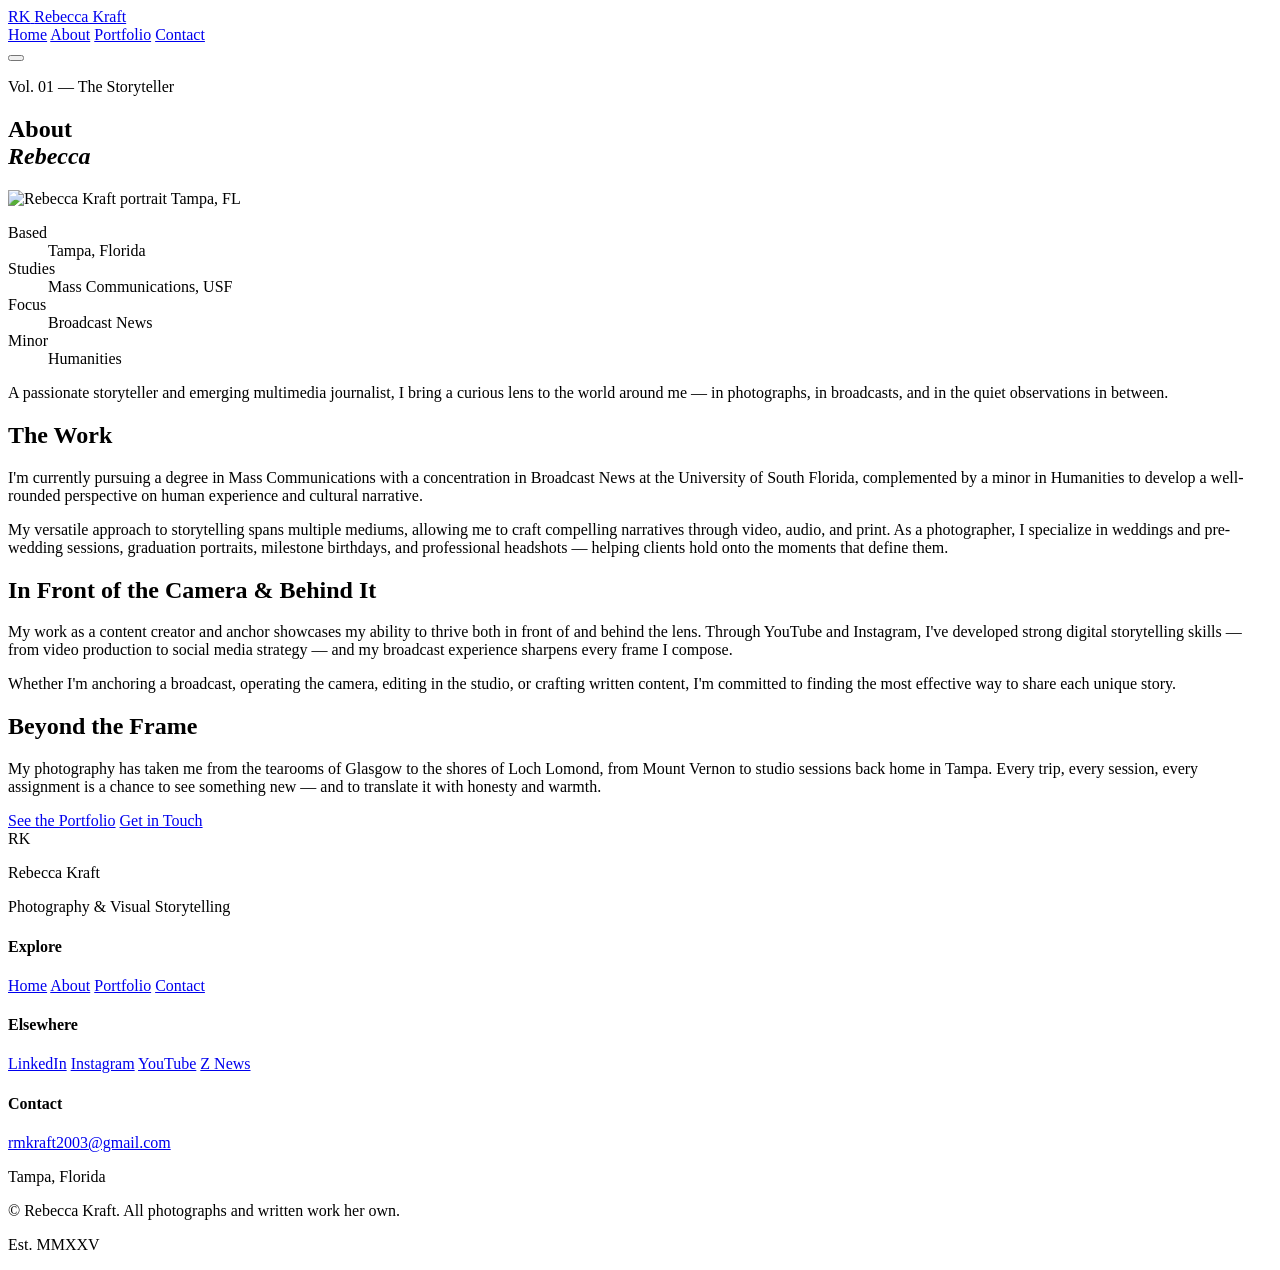
==== about.html @ 2ef0410b "Add files via upload" ====
<!DOCTYPE html>
<html lang="en">
<head>
<meta charset="UTF-8" />
<meta name="viewport" content="width=device-width, initial-scale=1.0" />
<title>About — Rebecca Kraft</title>
<meta name="description" content="About Rebecca Kraft: photographer, multimedia journalist, and storyteller based in Tampa, Florida." />
<link rel="preconnect" href="https://fonts.googleapis.com">
<link rel="preconnect" href="https://fonts.gstatic.com" crossorigin>
<link href="https://fonts.googleapis.com/css2?family=Cormorant+Garamond:ital,wght@0,300;0,400;0,500;0,600;1,300;1,400&family=Inter:wght@300;400;500&display=swap" rel="stylesheet">
<link rel="stylesheet" href="styles.css">
</head>
<body>

<header class="nav">
  <div class="nav-inner">
    <a href="index.html" class="nav-logo">
      <span class="logo-mark">RK</span>
      <span class="logo-divider"></span>
      <span class="logo-name">Rebecca Kraft</span>
    </a>
    <nav class="nav-links" aria-label="Primary">
      <a href="index.html">Home</a>
      <a href="about.html" class="active">About</a>
      <a href="portfolio.html">Portfolio</a>
      <a href="contact.html">Contact</a>
    </nav>
    <button class="nav-toggle" aria-label="Menu" aria-expanded="false">
      <span></span><span></span><span></span>
    </button>
  </div>
</header>

<!-- ABOUT HERO -->
<section class="page-hero">
  <div class="container">
    <p class="eyebrow">Vol. 01 — The Storyteller</p>
    <h1 class="page-title">About<br><em>Rebecca</em></h1>
  </div>
</section>

<!-- ABOUT BODY -->
<section class="about">
  <div class="container">
    <div class="about-grid">
      <aside class="about-portrait">
        <div class="image-frame">
          <img src="https://static.wixstatic.com/media/527164_4708e468e7a246429846ae0cd0c75c08~mv2.png/v1/fill/w_600,h_800,al_c,q_90/portrait.png"
               alt="Rebecca Kraft portrait" />
          <span class="image-caption">Tampa, FL</span>
        </div>
        <dl class="about-facts">
          <div><dt>Based</dt><dd>Tampa, Florida</dd></div>
          <div><dt>Studies</dt><dd>Mass Communications, USF</dd></div>
          <div><dt>Focus</dt><dd>Broadcast News</dd></div>
          <div><dt>Minor</dt><dd>Humanities</dd></div>
        </dl>
      </aside>

      <div class="about-body">
        <p class="lede dropcap">
          <span class="drop">A</span> passionate storyteller and emerging multimedia journalist,
          I bring a curious lens to the world around me — in photographs, in
          broadcasts, and in the quiet observations in between.
        </p>

        <div class="about-section">
          <h2>The Work</h2>
          <p>
            I'm currently pursuing a degree in Mass Communications with a
            concentration in Broadcast News at the University of South Florida,
            complemented by a minor in Humanities to develop a well-rounded
            perspective on human experience and cultural narrative.
          </p>
          <p>
            My versatile approach to storytelling spans multiple mediums,
            allowing me to craft compelling narratives through video, audio,
            and print. As a photographer, I specialize in weddings and
            pre-wedding sessions, graduation portraits, milestone birthdays,
            and professional headshots — helping clients hold onto the moments
            that define them.
          </p>
        </div>

        <div class="about-section">
          <h2>In Front of the Camera &amp; Behind It</h2>
          <p>
            My work as a content creator and anchor showcases my ability to
            thrive both in front of and behind the lens. Through YouTube and
            Instagram, I've developed strong digital storytelling skills —
            from video production to social media strategy — and my
            broadcast experience sharpens every frame I compose.
          </p>
          <p>
            Whether I'm anchoring a broadcast, operating the camera, editing
            in the studio, or crafting written content, I'm committed to
            finding the most effective way to share each unique story.
          </p>
        </div>

        <div class="about-section">
          <h2>Beyond the Frame</h2>
          <p>
            My photography has taken me from the tearooms of Glasgow to the
            shores of Loch Lomond, from Mount Vernon to studio sessions back
            home in Tampa. Every trip, every session, every assignment is a
            chance to see something new — and to translate it with honesty
            and warmth.
          </p>
        </div>

        <div class="about-cta">
          <a href="portfolio.html" class="btn btn-ghost">See the Portfolio</a>
          <a href="contact.html" class="btn btn-primary">Get in Touch</a>
        </div>
      </div>
    </div>
  </div>
</section>

<!-- FOOTER -->
<footer class="footer">
  <div class="container">
    <div class="footer-grid">
      <div class="footer-brand">
        <span class="logo-mark">RK</span>
        <p class="footer-name">Rebecca Kraft</p>
        <p class="footer-tag">Photography & Visual Storytelling</p>
      </div>
      <div class="footer-col">
        <h4>Explore</h4>
        <a href="index.html">Home</a>
        <a href="about.html">About</a>
        <a href="portfolio.html">Portfolio</a>
        <a href="contact.html">Contact</a>
      </div>
      <div class="footer-col">
        <h4>Elsewhere</h4>
        <a href="http://www.linkedin.com/in/rebecca-kraft-552629254" target="_blank" rel="noopener">LinkedIn</a>
        <a href="https://www.instagram.com/rkraft_productions" target="_blank" rel="noopener">Instagram</a>
        <a href="https://youtube.com/@rebeccakraft1022" target="_blank" rel="noopener">YouTube</a>
        <a href="https://usfznews.com/author/kraft24usf-edu/" target="_blank" rel="noopener">Z News</a>
      </div>
      <div class="footer-col">
        <h4>Contact</h4>
        <a href="mailto:rmkraft2003@gmail.com">rmkraft2003@gmail.com</a>
        <p class="footer-location">Tampa, Florida</p>
      </div>
    </div>
    <div class="footer-bar">
      <p>© <span id="year"></span> Rebecca Kraft. All photographs and written work her own.</p>
      <p class="footer-credit">Est. MMXXV</p>
    </div>
  </div>
</footer>

<script src="script.js"></script>
</body>
</html>
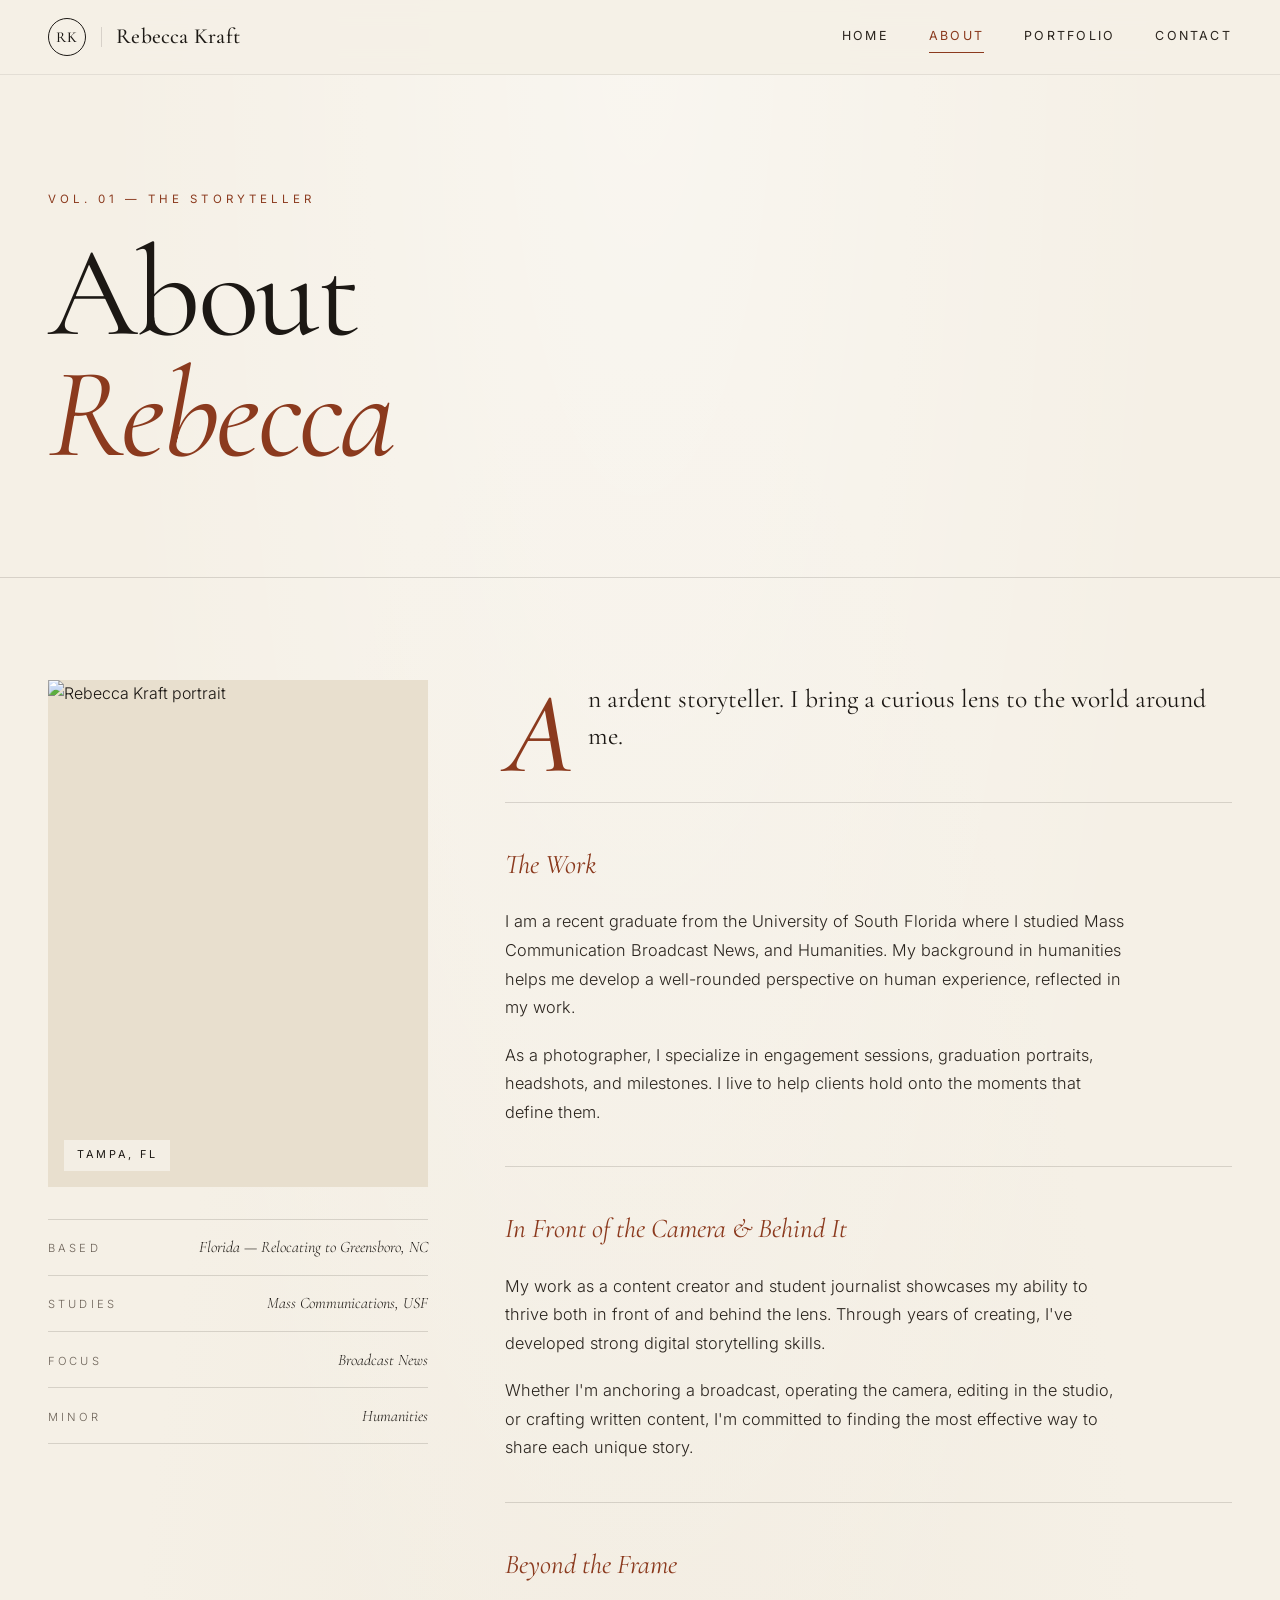
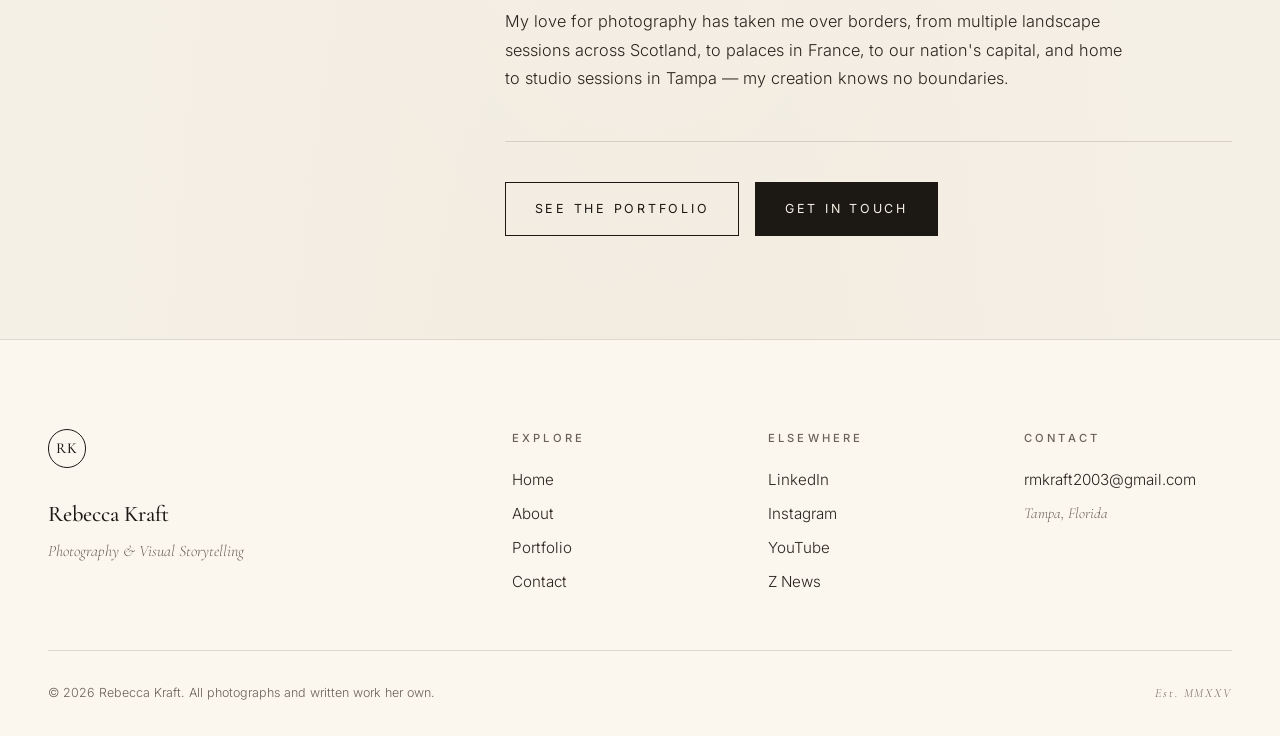
==== commit fee392c6: "Add files via upload" ====
--- a/about.html
+++ b/about.html
@@ -50,7 +50,7 @@
           <span class="image-caption">Tampa, FL</span>
         </div>
         <dl class="about-facts">
-          <div><dt>Based</dt><dd>Tampa, Florida</dd></div>
+          <div><dt>Based</dt><dd>Florida — Relocating to Greensboro, NC</dd></div>
           <div><dt>Studies</dt><dd>Mass Communications, USF</dd></div>
           <div><dt>Focus</dt><dd>Broadcast News</dd></div>
           <div><dt>Minor</dt><dd>Humanities</dd></div>
@@ -59,37 +59,32 @@
 
       <div class="about-body">
         <p class="lede dropcap">
-          <span class="drop">A</span> passionate storyteller and emerging multimedia journalist,
-          I bring a curious lens to the world around me — in photographs, in
-          broadcasts, and in the quiet observations in between.
+          <span class="drop">A</span>n ardent storyteller. I bring a curious
+          lens to the world around me.
         </p>
 
         <div class="about-section">
           <h2>The Work</h2>
           <p>
-            I'm currently pursuing a degree in Mass Communications with a
-            concentration in Broadcast News at the University of South Florida,
-            complemented by a minor in Humanities to develop a well-rounded
-            perspective on human experience and cultural narrative.
+            I am a recent graduate from the University of South Florida where
+            I studied Mass Communication Broadcast News, and Humanities. My
+            background in humanities helps me develop a well-rounded
+            perspective on human experience, reflected in my work.
           </p>
           <p>
-            My versatile approach to storytelling spans multiple mediums,
-            allowing me to craft compelling narratives through video, audio,
-            and print. As a photographer, I specialize in weddings and
-            pre-wedding sessions, graduation portraits, milestone birthdays,
-            and professional headshots — helping clients hold onto the moments
-            that define them.
+            As a photographer, I specialize in engagement sessions,
+            graduation portraits, headshots, and milestones. I live to help
+            clients hold onto the moments that define them.
           </p>
         </div>
 
         <div class="about-section">
           <h2>In Front of the Camera &amp; Behind It</h2>
           <p>
-            My work as a content creator and anchor showcases my ability to
-            thrive both in front of and behind the lens. Through YouTube and
-            Instagram, I've developed strong digital storytelling skills —
-            from video production to social media strategy — and my
-            broadcast experience sharpens every frame I compose.
+            My work as a content creator and student journalist showcases my
+            ability to thrive both in front of and behind the lens. Through
+            years of creating, I've developed strong digital storytelling
+            skills.
           </p>
           <p>
             Whether I'm anchoring a broadcast, operating the camera, editing
@@ -101,11 +96,10 @@
         <div class="about-section">
           <h2>Beyond the Frame</h2>
           <p>
-            My photography has taken me from the tearooms of Glasgow to the
-            shores of Loch Lomond, from Mount Vernon to studio sessions back
-            home in Tampa. Every trip, every session, every assignment is a
-            chance to see something new — and to translate it with honesty
-            and warmth.
+            My love for photography has taken me over borders, from multiple
+            landscape sessions across Scotland, to palaces in France, to our
+            nation's capital, and home to studio sessions in Tampa — my
+            creation knows no boundaries.
           </p>
         </div>
 
--- a/styles.css
+++ b/styles.css
@@ -0,0 +1,1274 @@
+/* =========================================================
+   REBECCA KRAFT — EDITORIAL PHOTOGRAPHY
+   Design system: warm cream, deep ink, aged brass accent
+   Type pairing: Cormorant Garamond (display) + Inter (ui)
+   ========================================================= */
+
+:root {
+  /* Palette — warm, editorial, magazine */
+  --cream:        #F5F0E6;
+  --cream-soft:   #FBF7EF;
+  --cream-deep:   #E8DFCE;
+  --ink:          #1C1814;
+  --ink-soft:     #2A241E;
+  --rust:         #8B3A1E;    /* accent — aged terracotta / book cloth */
+  --brass:        #A67C3E;    /* secondary accent */
+  --stone:        #6B6157;
+  --stone-light:  #958A7D;
+  --hairline:     rgba(28, 24, 20, 0.14);
+  --hairline-soft:rgba(28, 24, 20, 0.08);
+
+  /* Type */
+  --serif:  "Cormorant Garamond", "EB Garamond", Georgia, serif;
+  --sans:   "Inter", -apple-system, BlinkMacSystemFont, sans-serif;
+
+  /* Rhythm */
+  --max:    1360px;
+  --pad:    clamp(1.5rem, 4vw, 3rem);
+}
+
+* { box-sizing: border-box; margin: 0; padding: 0; }
+
+html { scroll-behavior: smooth; -webkit-text-size-adjust: 100%; }
+
+body {
+  font-family: var(--sans);
+  background: var(--cream);
+  color: var(--ink);
+  font-size: 16px;
+  line-height: 1.65;
+  font-weight: 300;
+  overflow-x: hidden;
+  /* Subtle paper texture */
+  background-image:
+    radial-gradient(ellipse at top, rgba(255,255,255,0.4) 0%, transparent 60%),
+    radial-gradient(ellipse at bottom, rgba(232, 223, 206, 0.3) 0%, transparent 60%);
+}
+
+img { max-width: 100%; display: block; }
+a { color: inherit; text-decoration: none; }
+
+::selection { background: var(--rust); color: var(--cream); }
+
+.container {
+  max-width: var(--max);
+  margin: 0 auto;
+  padding: 0 var(--pad);
+}
+
+/* =========================================================
+   NAVIGATION
+   ========================================================= */
+.nav {
+  position: sticky;
+  top: 0;
+  z-index: 100;
+  background: rgba(245, 240, 230, 0.92);
+  backdrop-filter: blur(12px);
+  -webkit-backdrop-filter: blur(12px);
+  border-bottom: 1px solid var(--hairline-soft);
+}
+
+.nav-inner {
+  max-width: var(--max);
+  margin: 0 auto;
+  padding: 1.1rem var(--pad);
+  display: flex;
+  align-items: center;
+  justify-content: space-between;
+  gap: 2rem;
+}
+
+.nav-logo {
+  display: flex;
+  align-items: center;
+  gap: 0.9rem;
+}
+
+.logo-mark {
+  font-family: var(--serif);
+  font-size: 1.6rem;
+  font-weight: 500;
+  letter-spacing: 0.02em;
+  color: var(--ink);
+  font-style: italic;
+  display: inline-block;
+  border: 1.5px solid var(--ink);
+  width: 2.4rem;
+  height: 2.4rem;
+  line-height: 2.3rem;
+  text-align: center;
+  border-radius: 50%;
+  font-size: 0.95rem;
+  font-style: normal;
+  letter-spacing: 0.05em;
+}
+
+.logo-divider {
+  width: 1px;
+  height: 20px;
+  background: var(--hairline);
+}
+
+.logo-name {
+  font-family: var(--serif);
+  font-size: 1.35rem;
+  font-weight: 500;
+  letter-spacing: 0.01em;
+}
+
+.nav-links {
+  display: flex;
+  gap: 2.5rem;
+  align-items: center;
+}
+
+.nav-links a {
+  font-size: 0.78rem;
+  font-weight: 400;
+  text-transform: uppercase;
+  letter-spacing: 0.18em;
+  color: var(--ink-soft);
+  position: relative;
+  padding: 0.4rem 0;
+  transition: color 0.3s;
+}
+
+.nav-links a::after {
+  content: '';
+  position: absolute;
+  left: 0; right: 0; bottom: 0;
+  height: 1px;
+  background: var(--rust);
+  transform: scaleX(0);
+  transform-origin: left;
+  transition: transform 0.4s cubic-bezier(.2,.8,.2,1);
+}
+
+.nav-links a:hover::after,
+.nav-links a.active::after { transform: scaleX(1); }
+.nav-links a.active { color: var(--rust); }
+
+.nav-toggle {
+  display: none;
+  background: none;
+  border: none;
+  cursor: pointer;
+  width: 32px;
+  height: 24px;
+  flex-direction: column;
+  justify-content: space-between;
+  padding: 0;
+}
+.nav-toggle span {
+  display: block;
+  height: 1.5px;
+  background: var(--ink);
+  transition: transform 0.3s, opacity 0.3s;
+}
+
+/* =========================================================
+   HERO — the statement
+   ========================================================= */
+.hero {
+  position: relative;
+  padding: clamp(3rem, 6vw, 5rem) 0 0;
+  overflow: hidden;
+}
+
+.hero-grid {
+  max-width: var(--max);
+  margin: 0 auto;
+  padding: 0 var(--pad);
+  display: grid;
+  grid-template-columns: 80px 1fr 380px;
+  gap: clamp(2rem, 4vw, 4rem);
+  align-items: center;
+  min-height: 75vh;
+}
+
+.hero-meta {
+  display: flex;
+  flex-direction: column;
+  gap: 1rem;
+  writing-mode: vertical-rl;
+  transform: rotate(180deg);
+  font-family: var(--sans);
+  font-size: 0.7rem;
+  letter-spacing: 0.3em;
+  text-transform: uppercase;
+  color: var(--stone);
+  padding: 2rem 0;
+  border-right: 1px solid var(--hairline);
+  height: fit-content;
+}
+
+.eyebrow {
+  font-family: var(--sans);
+  font-size: 0.72rem;
+  text-transform: uppercase;
+  letter-spacing: 0.35em;
+  color: var(--rust);
+  margin-bottom: 1.5rem;
+  font-weight: 400;
+}
+
+.hero-title {
+  font-family: var(--serif);
+  font-weight: 400;
+  font-size: clamp(3.5rem, 9vw, 8rem);
+  line-height: 0.95;
+  letter-spacing: -0.02em;
+  color: var(--ink);
+  margin-bottom: 2rem;
+}
+
+.title-line {
+  display: block;
+  animation: reveal 1s cubic-bezier(.2,.8,.2,1) both;
+}
+.title-line:nth-child(2) { animation-delay: 0.15s; }
+.title-line:nth-child(3) { animation-delay: 0.3s; padding-left: 1.8em; }
+.title-line.italic {
+  font-style: italic;
+  color: var(--rust);
+  padding-left: 0.8em;
+}
+
+@keyframes reveal {
+  from { opacity: 0; transform: translateY(30px); }
+  to   { opacity: 1; transform: translateY(0); }
+}
+
+.hero-lede {
+  font-family: var(--serif);
+  font-size: clamp(1.1rem, 1.4vw, 1.3rem);
+  line-height: 1.55;
+  color: var(--ink-soft);
+  max-width: 32em;
+  margin-bottom: 2.5rem;
+  font-weight: 400;
+  animation: reveal 1s 0.45s cubic-bezier(.2,.8,.2,1) both;
+}
+
+.hero-cta {
+  display: flex;
+  gap: 1rem;
+  flex-wrap: wrap;
+  animation: reveal 1s 0.6s cubic-bezier(.2,.8,.2,1) both;
+}
+
+.hero-image {
+  animation: reveal 1.2s 0.3s cubic-bezier(.2,.8,.2,1) both;
+}
+
+.image-frame {
+  position: relative;
+  overflow: hidden;
+  background: var(--cream-deep);
+}
+
+.image-frame img {
+  width: 100%;
+  height: auto;
+  aspect-ratio: 3/4;
+  object-fit: cover;
+  filter: saturate(0.92) contrast(1.02);
+  transition: transform 1.2s cubic-bezier(.2,.8,.2,1);
+}
+
+.image-frame:hover img { transform: scale(1.03); }
+
+.image-caption {
+  position: absolute;
+  bottom: 1rem;
+  left: 1rem;
+  background: rgba(245, 240, 230, 0.92);
+  padding: 0.4rem 0.8rem;
+  font-size: 0.68rem;
+  text-transform: uppercase;
+  letter-spacing: 0.25em;
+  color: var(--ink);
+  font-weight: 400;
+}
+
+/* Marquee ticker */
+.hero-ticker {
+  margin-top: 4rem;
+  border-top: 1px solid var(--hairline);
+  border-bottom: 1px solid var(--hairline);
+  overflow: hidden;
+  padding: 1.2rem 0;
+}
+
+.ticker-track {
+  display: flex;
+  gap: 2.5rem;
+  animation: marquee 40s linear infinite;
+  white-space: nowrap;
+  font-family: var(--serif);
+  font-style: italic;
+  font-size: 1.4rem;
+  color: var(--ink-soft);
+}
+
+.ticker-track span { flex-shrink: 0; }
+
+@keyframes marquee {
+  from { transform: translateX(0); }
+  to   { transform: translateX(-50%); }
+}
+
+/* =========================================================
+   BUTTONS
+   ========================================================= */
+.btn {
+  display: inline-block;
+  font-family: var(--sans);
+  font-size: 0.78rem;
+  text-transform: uppercase;
+  letter-spacing: 0.22em;
+  padding: 1rem 1.8rem;
+  cursor: pointer;
+  border: 1px solid transparent;
+  transition: all 0.3s cubic-bezier(.2,.8,.2,1);
+  font-weight: 400;
+}
+
+.btn-primary {
+  background: var(--ink);
+  color: var(--cream);
+  border-color: var(--ink);
+}
+.btn-primary:hover {
+  background: var(--rust);
+  border-color: var(--rust);
+  transform: translateY(-2px);
+}
+
+.btn-ghost {
+  background: transparent;
+  color: var(--ink);
+  border-color: var(--ink);
+}
+.btn-ghost:hover {
+  background: var(--ink);
+  color: var(--cream);
+}
+
+.btn-lg { padding: 1.2rem 2.2rem; font-size: 0.82rem; }
+
+/* =========================================================
+   PHILOSOPHY
+   ========================================================= */
+.philosophy {
+  padding: clamp(5rem, 10vw, 9rem) 0;
+  border-top: 1px solid var(--hairline);
+  border-bottom: 1px solid var(--hairline);
+  margin-top: 5rem;
+  background: var(--cream-soft);
+}
+
+.philo-grid {
+  display: grid;
+  grid-template-columns: 220px 1fr;
+  gap: clamp(2rem, 5vw, 6rem);
+  align-items: start;
+}
+
+.philo-label {
+  display: flex;
+  flex-direction: column;
+  gap: 0.5rem;
+  position: sticky;
+  top: 100px;
+}
+
+.section-number {
+  font-family: var(--serif);
+  font-size: 3rem;
+  font-style: italic;
+  color: var(--rust);
+  font-weight: 400;
+  line-height: 1;
+}
+
+.section-label {
+  font-family: var(--sans);
+  font-size: 0.72rem;
+  text-transform: uppercase;
+  letter-spacing: 0.3em;
+  color: var(--stone);
+}
+
+.philo-body p {
+  font-family: var(--serif);
+  font-size: clamp(1.4rem, 2.2vw, 2rem);
+  line-height: 1.45;
+  color: var(--ink);
+  font-weight: 400;
+  max-width: 22em;
+}
+
+.dropcap .drop {
+  font-family: var(--serif);
+  font-size: 4.5em;
+  float: left;
+  line-height: 0.85;
+  padding: 0.05em 0.12em 0 0;
+  color: var(--rust);
+  font-weight: 500;
+  font-style: italic;
+}
+
+.sig {
+  margin-top: 2rem !important;
+  font-size: 1rem !important;
+  color: var(--stone) !important;
+  font-style: italic;
+}
+
+/* =========================================================
+   SECTION HEADS
+   ========================================================= */
+.section-head {
+  display: flex;
+  align-items: baseline;
+  gap: 2rem;
+  margin-bottom: clamp(2.5rem, 5vw, 4rem);
+  flex-wrap: wrap;
+  border-bottom: 1px solid var(--hairline);
+  padding-bottom: 1.5rem;
+}
+
+.section-head .section-number {
+  font-size: 1.2rem;
+  font-style: italic;
+  color: var(--rust);
+}
+
+.section-title {
+  font-family: var(--serif);
+  font-weight: 400;
+  font-size: clamp(2.2rem, 4.5vw, 3.6rem);
+  line-height: 1;
+  letter-spacing: -0.01em;
+  flex: 1;
+}
+
+.section-link {
+  font-size: 0.78rem;
+  text-transform: uppercase;
+  letter-spacing: 0.22em;
+  color: var(--ink-soft);
+  border-bottom: 1px solid var(--hairline);
+  padding-bottom: 2px;
+  transition: color 0.3s, border-color 0.3s;
+}
+.section-link:hover { color: var(--rust); border-color: var(--rust); }
+
+.section-sub {
+  font-family: var(--serif);
+  font-style: italic;
+  font-size: 1.2rem;
+  color: var(--stone);
+  width: 100%;
+  margin-top: 0.5rem;
+}
+
+/* =========================================================
+   SERVICES
+   ========================================================= */
+.services {
+  padding: clamp(5rem, 10vw, 9rem) 0;
+}
+
+.services-grid {
+  display: grid;
+  grid-template-columns: repeat(auto-fit, minmax(240px, 1fr));
+  gap: 0;
+  border-top: 1px solid var(--hairline);
+  border-left: 1px solid var(--hairline);
+}
+
+.service {
+  padding: 2.5rem 2rem;
+  border-right: 1px solid var(--hairline);
+  border-bottom: 1px solid var(--hairline);
+  background: var(--cream);
+  transition: background 0.4s;
+  position: relative;
+  min-height: 280px;
+  display: flex;
+  flex-direction: column;
+}
+
+.service:hover {
+  background: var(--cream-soft);
+}
+
+.service-num {
+  font-family: var(--serif);
+  font-style: italic;
+  color: var(--rust);
+  font-size: 1.4rem;
+  margin-bottom: 2rem;
+  font-weight: 500;
+}
+
+.service h3 {
+  font-family: var(--serif);
+  font-weight: 400;
+  font-size: 1.8rem;
+  line-height: 1.1;
+  margin-bottom: 1rem;
+  color: var(--ink);
+}
+
+.service h3 em {
+  color: var(--stone);
+  font-style: italic;
+  font-size: 0.85em;
+  font-weight: 300;
+}
+
+.service p {
+  color: var(--ink-soft);
+  font-size: 0.95rem;
+  line-height: 1.65;
+  margin-top: auto;
+}
+
+/* =========================================================
+   FEATURED / EDITORIAL GALLERY
+   ========================================================= */
+.featured {
+  padding: clamp(4rem, 8vw, 7rem) 0;
+  background: var(--cream-soft);
+  border-top: 1px solid var(--hairline);
+  border-bottom: 1px solid var(--hairline);
+}
+
+.gallery-editorial {
+  display: grid;
+  grid-template-columns: repeat(12, 1fr);
+  grid-auto-rows: 140px;
+  gap: 1.2rem;
+}
+
+.g-item {
+  overflow: hidden;
+  position: relative;
+  background: var(--cream-deep);
+}
+
+.g-item img {
+  width: 100%;
+  height: 100%;
+  object-fit: cover;
+  filter: saturate(0.9) contrast(1.02);
+  transition: transform 1s cubic-bezier(.2,.8,.2,1), filter 0.5s;
+}
+
+.g-item:hover img {
+  transform: scale(1.05);
+  filter: saturate(1) contrast(1.05);
+}
+
+.g-item figcaption {
+  position: absolute;
+  bottom: 0;
+  left: 0;
+  right: 0;
+  padding: 1.2rem;
+  background: linear-gradient(to top, rgba(28,24,20,0.85) 0%, transparent 100%);
+  color: var(--cream);
+  font-family: var(--serif);
+  font-style: italic;
+  font-size: 1.05rem;
+  opacity: 0;
+  transform: translateY(10px);
+  transition: opacity 0.4s, transform 0.4s;
+}
+
+.g-item figcaption span {
+  display: block;
+  font-size: 0.7rem;
+  font-family: var(--sans);
+  font-style: normal;
+  letter-spacing: 0.2em;
+  text-transform: uppercase;
+  margin-top: 0.3rem;
+  opacity: 0.8;
+}
+
+.g-item:hover figcaption {
+  opacity: 1;
+  transform: translateY(0);
+}
+
+/* Editorial grid placements — creates magazine rhythm */
+.g-1 { grid-column: span 5; grid-row: span 3; }
+.g-2 { grid-column: span 4; grid-row: span 4; }
+.g-3 { grid-column: span 3; grid-row: span 3; }
+.g-4 { grid-column: span 3; grid-row: span 3; }
+.g-5 { grid-column: span 5; grid-row: span 3; }
+.g-6 { grid-column: span 4; grid-row: span 3; }
+
+/* =========================================================
+   PULL QUOTE
+   ========================================================= */
+.pullquote {
+  padding: clamp(5rem, 10vw, 9rem) 0;
+  text-align: center;
+}
+
+.pullquote blockquote {
+  max-width: 900px;
+  margin: 0 auto;
+}
+
+.pullquote p {
+  font-family: var(--serif);
+  font-style: italic;
+  font-size: clamp(1.8rem, 4vw, 3.4rem);
+  line-height: 1.25;
+  color: var(--ink);
+  font-weight: 400;
+}
+
+.pullquote p em {
+  color: var(--rust);
+}
+
+.pullquote cite {
+  display: block;
+  margin-top: 2rem;
+  font-family: var(--sans);
+  font-style: normal;
+  font-size: 0.75rem;
+  text-transform: uppercase;
+  letter-spacing: 0.3em;
+  color: var(--stone);
+}
+
+/* =========================================================
+   CTA BAND
+   ========================================================= */
+.cta-band {
+  background: var(--ink);
+  color: var(--cream);
+  padding: clamp(4rem, 8vw, 7rem) 0;
+  position: relative;
+  overflow: hidden;
+}
+
+.cta-band::before {
+  content: '';
+  position: absolute;
+  inset: 0;
+  background:
+    radial-gradient(ellipse at top left, rgba(139, 58, 30, 0.2) 0%, transparent 50%),
+    radial-gradient(ellipse at bottom right, rgba(166, 124, 62, 0.15) 0%, transparent 50%);
+  pointer-events: none;
+}
+
+.cta-inner {
+  display: flex;
+  justify-content: space-between;
+  align-items: center;
+  gap: 3rem;
+  flex-wrap: wrap;
+  position: relative;
+}
+
+.cta-band .eyebrow { color: var(--brass); }
+
+.cta-band h2 {
+  font-family: var(--serif);
+  font-weight: 400;
+  font-size: clamp(2rem, 4vw, 3.2rem);
+  line-height: 1.15;
+  letter-spacing: -0.01em;
+}
+
+.cta-band .btn-primary {
+  background: var(--cream);
+  color: var(--ink);
+  border-color: var(--cream);
+}
+.cta-band .btn-primary:hover {
+  background: var(--rust);
+  color: var(--cream);
+  border-color: var(--rust);
+}
+
+/* =========================================================
+   FOOTER
+   ========================================================= */
+.footer {
+  background: var(--cream-soft);
+  padding: clamp(4rem, 7vw, 6rem) 0 2rem;
+  border-top: 1px solid var(--hairline);
+}
+
+.footer-grid {
+  display: grid;
+  grid-template-columns: 2fr 1fr 1fr 1fr;
+  gap: 3rem;
+  padding-bottom: 3rem;
+  border-bottom: 1px solid var(--hairline);
+}
+
+.footer-brand .logo-mark {
+  margin-bottom: 1rem;
+}
+
+.footer-name {
+  font-family: var(--serif);
+  font-size: 1.4rem;
+  font-weight: 500;
+  margin-top: 0.8rem;
+}
+
+.footer-tag {
+  font-family: var(--serif);
+  font-style: italic;
+  color: var(--stone);
+  font-size: 1rem;
+  margin-top: 0.3rem;
+}
+
+.footer-col h4 {
+  font-family: var(--sans);
+  font-size: 0.7rem;
+  text-transform: uppercase;
+  letter-spacing: 0.28em;
+  color: var(--stone);
+  margin-bottom: 1.2rem;
+  font-weight: 500;
+}
+
+.footer-col a, .footer-col p {
+  display: block;
+  color: var(--ink-soft);
+  font-size: 0.95rem;
+  margin-bottom: 0.55rem;
+  transition: color 0.3s;
+}
+
+.footer-col a:hover { color: var(--rust); }
+
+.footer-location {
+  color: var(--stone) !important;
+  font-style: italic;
+  font-family: var(--serif);
+}
+
+.footer-bar {
+  display: flex;
+  justify-content: space-between;
+  align-items: center;
+  padding-top: 2rem;
+  font-size: 0.78rem;
+  color: var(--stone);
+  flex-wrap: wrap;
+  gap: 1rem;
+}
+
+.footer-credit {
+  font-family: var(--serif);
+  font-style: italic;
+  letter-spacing: 0.15em;
+}
+
+/* =========================================================
+   PAGE HERO (About / Portfolio / Contact)
+   ========================================================= */
+.page-hero {
+  padding: clamp(4rem, 9vw, 8rem) 0 clamp(3rem, 6vw, 5rem);
+  border-bottom: 1px solid var(--hairline);
+}
+
+.page-title {
+  font-family: var(--serif);
+  font-weight: 400;
+  font-size: clamp(3.5rem, 10vw, 8rem);
+  line-height: 0.95;
+  letter-spacing: -0.02em;
+  color: var(--ink);
+  margin-bottom: 1.5rem;
+  animation: reveal 1s cubic-bezier(.2,.8,.2,1) both;
+}
+
+.page-title em {
+  font-style: italic;
+  color: var(--rust);
+}
+
+.page-lede {
+  font-family: var(--serif);
+  font-size: clamp(1.1rem, 1.4vw, 1.3rem);
+  color: var(--ink-soft);
+  max-width: 38em;
+  line-height: 1.6;
+  animation: reveal 1s 0.2s cubic-bezier(.2,.8,.2,1) both;
+}
+
+/* =========================================================
+   ABOUT PAGE
+   ========================================================= */
+.about {
+  padding: clamp(4rem, 8vw, 7rem) 0;
+}
+
+.about-grid {
+  display: grid;
+  grid-template-columns: 380px 1fr;
+  gap: clamp(2.5rem, 6vw, 6rem);
+  align-items: start;
+}
+
+.about-portrait {
+  position: sticky;
+  top: 100px;
+}
+
+.about-facts {
+  margin-top: 2rem;
+  border-top: 1px solid var(--hairline);
+}
+
+.about-facts > div {
+  display: flex;
+  justify-content: space-between;
+  align-items: baseline;
+  padding: 0.9rem 0;
+  border-bottom: 1px solid var(--hairline);
+}
+
+.about-facts dt {
+  font-family: var(--sans);
+  font-size: 0.7rem;
+  text-transform: uppercase;
+  letter-spacing: 0.28em;
+  color: var(--stone);
+}
+
+.about-facts dd {
+  font-family: var(--serif);
+  font-style: italic;
+  font-size: 1rem;
+  color: var(--ink);
+}
+
+.about-body .lede {
+  font-family: var(--serif);
+  font-size: clamp(1.3rem, 2vw, 1.75rem);
+  line-height: 1.45;
+  color: var(--ink);
+  margin-bottom: 3rem;
+  font-weight: 400;
+}
+
+.about-section {
+  margin-bottom: 2.5rem;
+  padding-top: 2.5rem;
+  border-top: 1px solid var(--hairline);
+}
+
+.about-section h2 {
+  font-family: var(--serif);
+  font-weight: 400;
+  font-style: italic;
+  font-size: 1.7rem;
+  margin-bottom: 1.2rem;
+  color: var(--rust);
+}
+
+.about-section p {
+  margin-bottom: 1.2rem;
+  color: var(--ink-soft);
+  font-size: 1.02rem;
+  line-height: 1.75;
+  max-width: 38em;
+}
+
+.about-cta {
+  display: flex;
+  gap: 1rem;
+  flex-wrap: wrap;
+  margin-top: 3rem;
+  padding-top: 2.5rem;
+  border-top: 1px solid var(--hairline);
+}
+
+/* =========================================================
+   PORTFOLIO PAGE
+   ========================================================= */
+.filter-bar {
+  padding: 1.5rem 0;
+  border-bottom: 1px solid var(--hairline);
+  position: sticky;
+  top: 72px;
+  z-index: 50;
+  background: rgba(245, 240, 230, 0.92);
+  backdrop-filter: blur(12px);
+}
+
+.filter-inner {
+  display: flex;
+  gap: 0.5rem;
+  flex-wrap: wrap;
+}
+
+.filter-btn {
+  background: none;
+  border: 1px solid var(--hairline);
+  padding: 0.6rem 1.2rem;
+  font-family: var(--sans);
+  font-size: 0.72rem;
+  text-transform: uppercase;
+  letter-spacing: 0.22em;
+  color: var(--ink-soft);
+  cursor: pointer;
+  transition: all 0.3s;
+  font-weight: 400;
+}
+
+.filter-btn:hover {
+  border-color: var(--ink);
+  color: var(--ink);
+}
+
+.filter-btn.active {
+  background: var(--ink);
+  color: var(--cream);
+  border-color: var(--ink);
+}
+
+.feature-doc {
+  padding: clamp(3rem, 6vw, 5rem) 0;
+  background: var(--cream-soft);
+  border-bottom: 1px solid var(--hairline);
+}
+
+.doc-grid {
+  display: grid;
+  grid-template-columns: 220px 1fr;
+  gap: 3rem;
+  align-items: center;
+}
+
+.doc-label {
+  display: flex;
+  flex-direction: column;
+  gap: 0.5rem;
+}
+
+.doc-body h2 {
+  font-family: var(--serif);
+  font-size: clamp(2rem, 3.5vw, 2.8rem);
+  font-weight: 400;
+  margin-bottom: 1rem;
+}
+
+.doc-body p {
+  font-family: var(--serif);
+  font-style: italic;
+  color: var(--ink-soft);
+  font-size: 1.15rem;
+  margin-bottom: 1.5rem;
+  max-width: 40em;
+}
+
+.portfolio-section {
+  padding: clamp(4rem, 8vw, 7rem) 0;
+}
+
+.section-alt { background: var(--cream-soft); border-top: 1px solid var(--hairline); }
+
+.masonry {
+  columns: 3;
+  column-gap: 1.2rem;
+}
+
+.film-grid { columns: 3; }
+
+.masonry .m-item {
+  break-inside: avoid;
+  margin-bottom: 1.2rem;
+  position: relative;
+  overflow: hidden;
+  background: var(--cream-deep);
+}
+
+.masonry .m-item img {
+  width: 100%;
+  height: auto;
+  filter: saturate(0.9) contrast(1.02);
+  transition: transform 1s cubic-bezier(.2,.8,.2,1), filter 0.5s;
+}
+
+.masonry .m-item:hover img {
+  transform: scale(1.03);
+  filter: saturate(1) contrast(1.05);
+}
+
+.masonry .m-item figcaption {
+  position: absolute;
+  bottom: 0; left: 0; right: 0;
+  padding: 1.5rem;
+  background: linear-gradient(to top, rgba(28,24,20,0.88) 0%, transparent 100%);
+  color: var(--cream);
+  opacity: 0;
+  transform: translateY(10px);
+  transition: opacity 0.4s, transform 0.4s;
+}
+
+.masonry .m-item:hover figcaption {
+  opacity: 1;
+  transform: translateY(0);
+}
+
+.masonry .m-item figcaption strong {
+  font-family: var(--serif);
+  font-style: italic;
+  font-weight: 500;
+  font-size: 1.15rem;
+  display: block;
+}
+
+.masonry .m-item figcaption span {
+  display: block;
+  font-size: 0.7rem;
+  letter-spacing: 0.2em;
+  text-transform: uppercase;
+  margin-top: 0.3rem;
+  opacity: 0.85;
+}
+
+.m-item.hidden { display: none; }
+
+/* =========================================================
+   CONTACT PAGE
+   ========================================================= */
+.contact { padding: clamp(4rem, 8vw, 7rem) 0; }
+
+.contact-grid {
+  display: grid;
+  grid-template-columns: 1fr 1.3fr;
+  gap: clamp(2.5rem, 6vw, 6rem);
+}
+
+.info-block {
+  margin-bottom: 2.5rem;
+  padding-bottom: 2.5rem;
+  border-bottom: 1px solid var(--hairline);
+}
+.info-block:last-child { border-bottom: none; }
+
+.info-block h3 {
+  font-family: var(--sans);
+  font-size: 0.72rem;
+  text-transform: uppercase;
+  letter-spacing: 0.3em;
+  color: var(--stone);
+  margin-bottom: 1rem;
+  font-weight: 500;
+}
+
+.big-link {
+  font-family: var(--serif);
+  font-size: clamp(1.3rem, 2.2vw, 1.8rem);
+  color: var(--ink);
+  font-style: italic;
+  border-bottom: 1px solid var(--hairline);
+  padding-bottom: 0.2rem;
+  transition: color 0.3s, border-color 0.3s;
+}
+.big-link:hover { color: var(--rust); border-color: var(--rust); }
+
+.big-text {
+  font-family: var(--serif);
+  font-size: 1.4rem;
+  line-height: 1.4;
+}
+.big-text span {
+  font-size: 0.95rem;
+  color: var(--stone);
+  font-style: italic;
+}
+
+.social-list { list-style: none; }
+.social-list li { margin-bottom: 0.5rem; }
+.social-list a {
+  display: flex;
+  justify-content: space-between;
+  align-items: center;
+  padding: 0.7rem 0;
+  border-bottom: 1px solid var(--hairline);
+  font-family: var(--serif);
+  font-size: 1.1rem;
+  color: var(--ink);
+  transition: color 0.3s, padding 0.3s;
+}
+.social-list a:hover {
+  color: var(--rust);
+  padding-left: 0.5rem;
+}
+
+.social-list a span {
+  font-family: var(--sans);
+  font-size: 0.8rem;
+  color: var(--stone);
+}
+
+.contact-form {
+  background: var(--cream-soft);
+  padding: clamp(2rem, 4vw, 3.5rem);
+  border: 1px solid var(--hairline);
+}
+
+.contact-form label {
+  display: block;
+  margin-bottom: 1.5rem;
+}
+
+.contact-form label span {
+  display: block;
+  font-family: var(--sans);
+  font-size: 0.7rem;
+  text-transform: uppercase;
+  letter-spacing: 0.28em;
+  color: var(--stone);
+  margin-bottom: 0.5rem;
+}
+
+.contact-form input,
+.contact-form select,
+.contact-form textarea {
+  width: 100%;
+  background: transparent;
+  border: none;
+  border-bottom: 1px solid var(--ink);
+  padding: 0.6rem 0;
+  font-family: var(--serif);
+  font-size: 1.1rem;
+  color: var(--ink);
+  outline: none;
+  transition: border-color 0.3s;
+  border-radius: 0;
+}
+
+.contact-form input:focus,
+.contact-form select:focus,
+.contact-form textarea:focus {
+  border-color: var(--rust);
+}
+
+.contact-form textarea { resize: vertical; font-family: var(--serif); }
+
+.form-row {
+  display: grid;
+  grid-template-columns: 1fr 1fr;
+  gap: 1.5rem;
+}
+
+.contact-form button {
+  margin-top: 1rem;
+  width: 100%;
+}
+
+.form-note {
+  margin-top: 1.5rem;
+  font-family: var(--serif);
+  font-style: italic;
+  color: var(--rust);
+  text-align: center;
+}
+
+/* =========================================================
+   RESPONSIVE
+   ========================================================= */
+@media (max-width: 1024px) {
+  .hero-grid { grid-template-columns: 1fr 340px; }
+  .hero-meta { display: none; }
+  .about-grid { grid-template-columns: 300px 1fr; }
+  .contact-grid { grid-template-columns: 1fr; }
+  .footer-grid { grid-template-columns: 1fr 1fr; gap: 2.5rem; }
+  .gallery-editorial { grid-auto-rows: 120px; }
+  .masonry { columns: 2; }
+}
+
+@media (max-width: 720px) {
+  .nav-links {
+    position: fixed;
+    top: 65px;
+    left: 0; right: 0;
+    background: var(--cream);
+    flex-direction: column;
+    padding: 2rem;
+    gap: 1.5rem;
+    border-bottom: 1px solid var(--hairline);
+    transform: translateY(-120%);
+    transition: transform 0.4s cubic-bezier(.2,.8,.2,1);
+  }
+  .nav-links.open { transform: translateY(0); }
+  .nav-toggle { display: flex; }
+
+  .hero-grid {
+    grid-template-columns: 1fr;
+    gap: 2.5rem;
+    min-height: auto;
+  }
+  .hero-image { order: -1; }
+  .hero-image .image-frame { max-width: 100%; }
+  .image-frame img { aspect-ratio: 4/5; }
+
+  .title-line:nth-child(3) { padding-left: 0; }
+  .title-line.italic { padding-left: 0; }
+
+  .philo-grid { grid-template-columns: 1fr; gap: 2rem; }
+  .philo-label { position: static; flex-direction: row; align-items: baseline; }
+  .section-number { font-size: 2rem; }
+
+  .about-grid { grid-template-columns: 1fr; }
+  .about-portrait { position: static; max-width: 400px; }
+
+  .gallery-editorial {
+    grid-template-columns: repeat(6, 1fr);
+    grid-auto-rows: 100px;
+  }
+  .g-1 { grid-column: span 6; grid-row: span 3; }
+  .g-2 { grid-column: span 3; grid-row: span 3; }
+  .g-3 { grid-column: span 3; grid-row: span 3; }
+  .g-4 { grid-column: span 3; grid-row: span 3; }
+  .g-5 { grid-column: span 6; grid-row: span 3; }
+  .g-6 { grid-column: span 6; grid-row: span 3; }
+
+  .masonry, .film-grid { columns: 1; }
+
+  .footer-grid { grid-template-columns: 1fr 1fr; }
+  .footer-brand { grid-column: 1 / -1; }
+
+  .form-row { grid-template-columns: 1fr; }
+
+  .cta-inner { flex-direction: column; align-items: flex-start; }
+
+  .doc-grid { grid-template-columns: 1fr; gap: 1.5rem; }
+}
+
+/* =========================================================
+   THEME — USF Green accent
+   ========================================================= */
+.theme-green {
+  --rust:  #006747;  /* USF Green — accent principal (links, números, itálicos) */
+  --brass: #CFC493;  /* USF Gold — accent secundário (eyebrow no CTA) */
+}
+
+/* opcional: um verde mais escuro para hover, dá mais profundidade */
+.theme-green .btn-primary:hover,
+.theme-green .nav-links a:hover::after {
+  background-color: #005432; /* Evergreen — tom mais escuro, só para hover */
+}
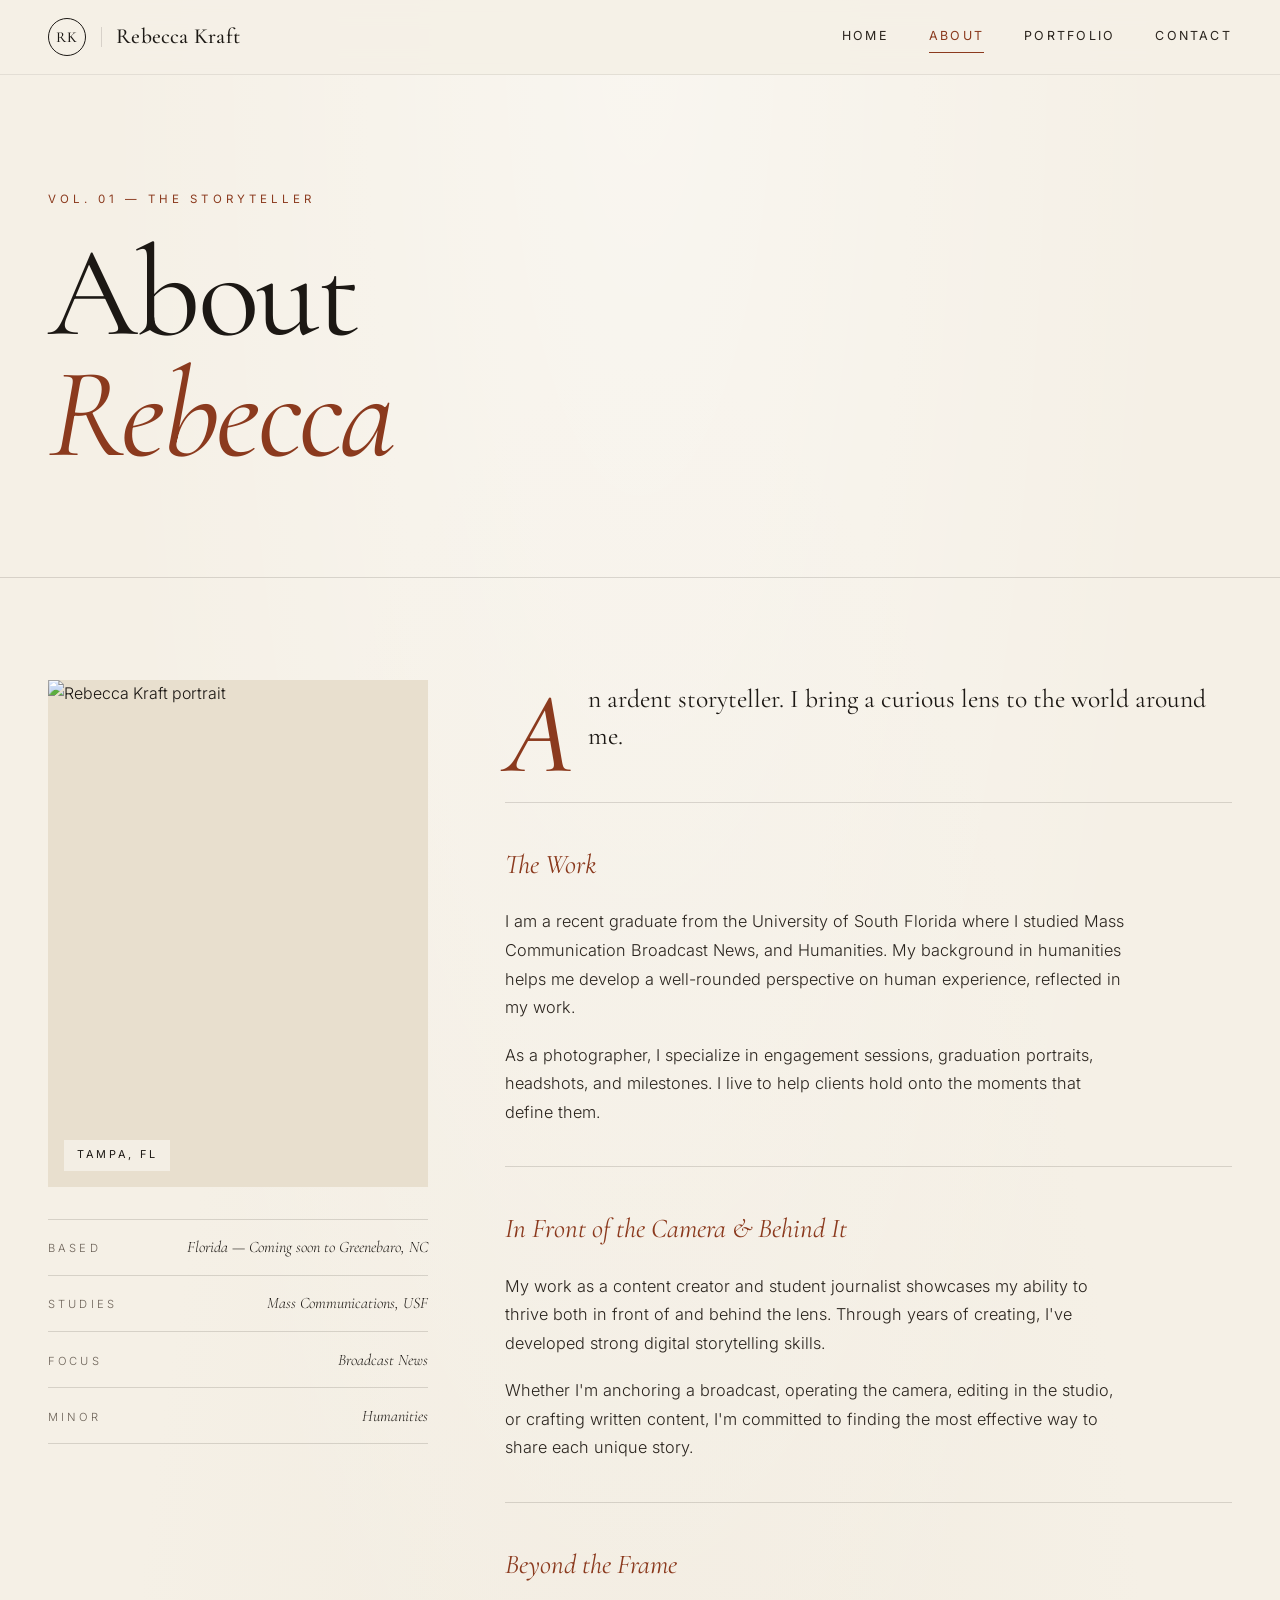
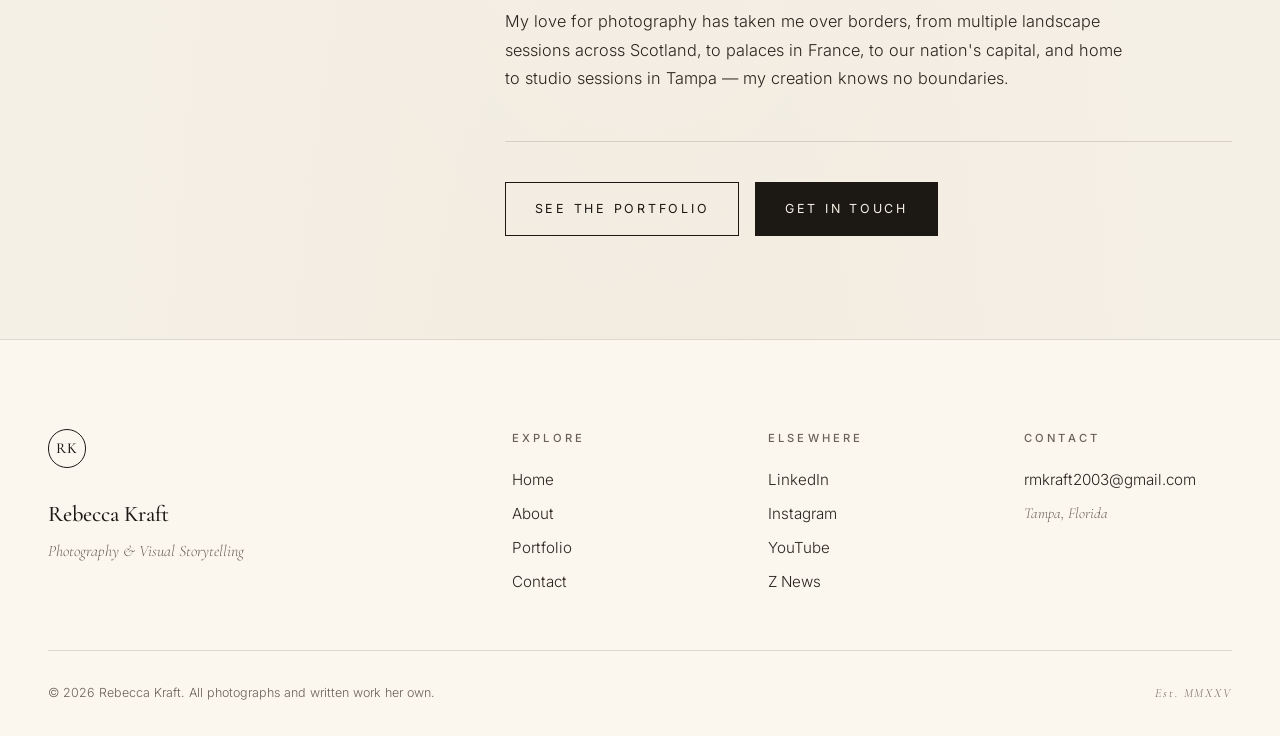
==== commit 77c03f1d: "Update about.html" ====
--- a/about.html
+++ b/about.html
@@ -50,7 +50,7 @@
           <span class="image-caption">Tampa, FL</span>
         </div>
         <dl class="about-facts">
-          <div><dt>Based</dt><dd>Florida — Relocating to Greensboro, NC</dd></div>
+          <div><dt>Based</dt><dd>Florida — Coming soon to Greenebaro, NC</dd></div>
           <div><dt>Studies</dt><dd>Mass Communications, USF</dd></div>
           <div><dt>Focus</dt><dd>Broadcast News</dd></div>
           <div><dt>Minor</dt><dd>Humanities</dd></div>
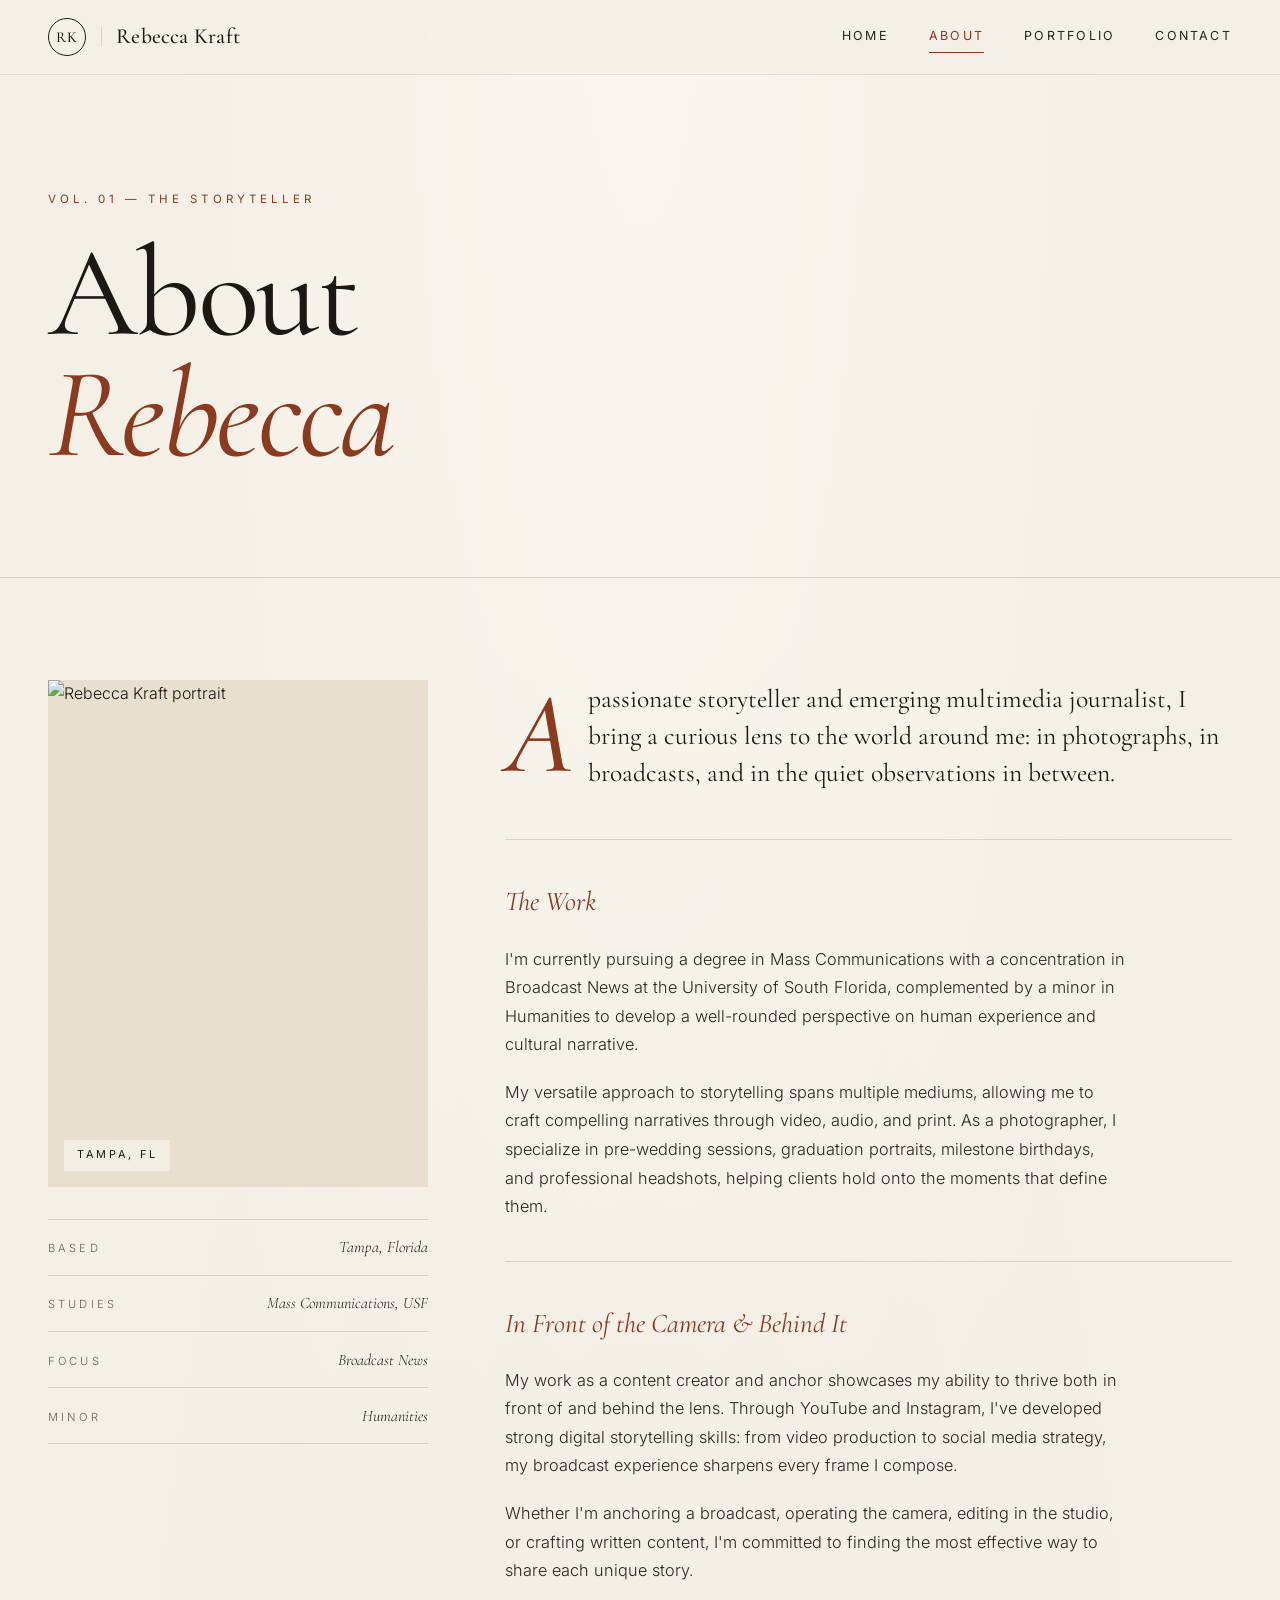
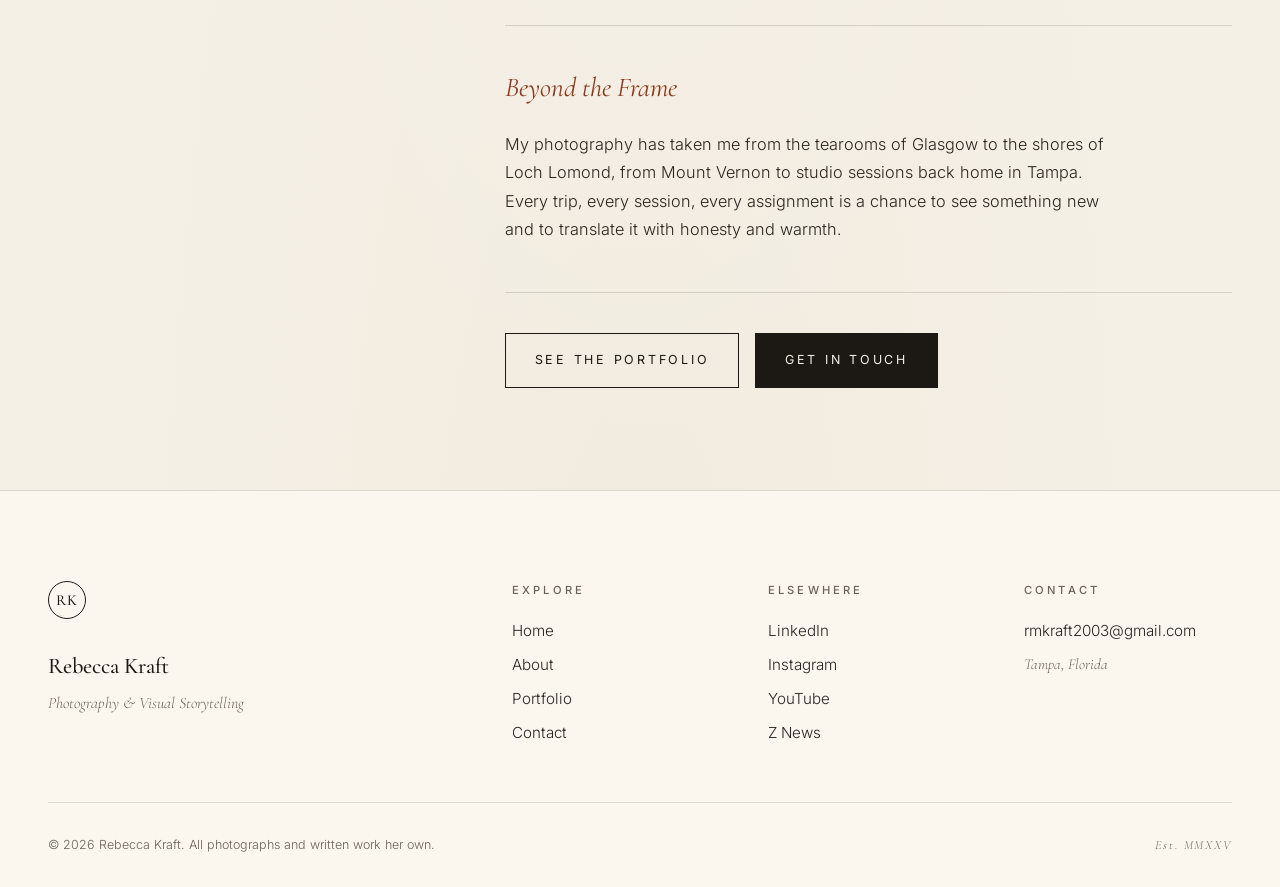
==== commit 01297c66: "Update about.html" ====
--- a/about.html
+++ b/about.html
@@ -50,7 +50,7 @@
           <span class="image-caption">Tampa, FL</span>
         </div>
         <dl class="about-facts">
-          <div><dt>Based</dt><dd>Florida — Coming soon to Greenebaro, NC</dd></div>
+          <div><dt>Based</dt><dd>Tampa, Florida</dd></div>
           <div><dt>Studies</dt><dd>Mass Communications, USF</dd></div>
           <div><dt>Focus</dt><dd>Broadcast News</dd></div>
           <div><dt>Minor</dt><dd>Humanities</dd></div>
@@ -59,32 +59,37 @@
 
       <div class="about-body">
         <p class="lede dropcap">
-          <span class="drop">A</span>n ardent storyteller. I bring a curious
-          lens to the world around me.
+          <span class="drop">A</span> passionate storyteller and emerging multimedia journalist,
+          I bring a curious lens to the world around me: in photographs, in
+          broadcasts, and in the quiet observations in between.
         </p>
 
         <div class="about-section">
           <h2>The Work</h2>
           <p>
-            I am a recent graduate from the University of South Florida where
-            I studied Mass Communication Broadcast News, and Humanities. My
-            background in humanities helps me develop a well-rounded
-            perspective on human experience, reflected in my work.
+            I'm currently pursuing a degree in Mass Communications with a
+            concentration in Broadcast News at the University of South Florida,
+            complemented by a minor in Humanities to develop a well-rounded
+            perspective on human experience and cultural narrative.
           </p>
           <p>
-            As a photographer, I specialize in engagement sessions,
-            graduation portraits, headshots, and milestones. I live to help
-            clients hold onto the moments that define them.
+            My versatile approach to storytelling spans multiple mediums,
+            allowing me to craft compelling narratives through video, audio,
+            and print. As a photographer, I specialize in
+            pre-wedding sessions, graduation portraits, milestone birthdays,
+            and professional headshots, helping clients hold onto the moments
+            that define them.
           </p>
         </div>
 
         <div class="about-section">
           <h2>In Front of the Camera &amp; Behind It</h2>
           <p>
-            My work as a content creator and student journalist showcases my
-            ability to thrive both in front of and behind the lens. Through
-            years of creating, I've developed strong digital storytelling
-            skills.
+            My work as a content creator and anchor showcases my ability to
+            thrive both in front of and behind the lens. Through YouTube and
+            Instagram, I've developed strong digital storytelling skills:
+            from video production to social media strategy, my
+            broadcast experience sharpens every frame I compose.
           </p>
           <p>
             Whether I'm anchoring a broadcast, operating the camera, editing
@@ -96,10 +101,11 @@
         <div class="about-section">
           <h2>Beyond the Frame</h2>
           <p>
-            My love for photography has taken me over borders, from multiple
-            landscape sessions across Scotland, to palaces in France, to our
-            nation's capital, and home to studio sessions in Tampa — my
-            creation knows no boundaries.
+            My photography has taken me from the tearooms of Glasgow to the
+            shores of Loch Lomond, from Mount Vernon to studio sessions back
+            home in Tampa. Every trip, every session, every assignment is a
+            chance to see something new and to translate it with honesty
+            and warmth.
           </p>
         </div>
 
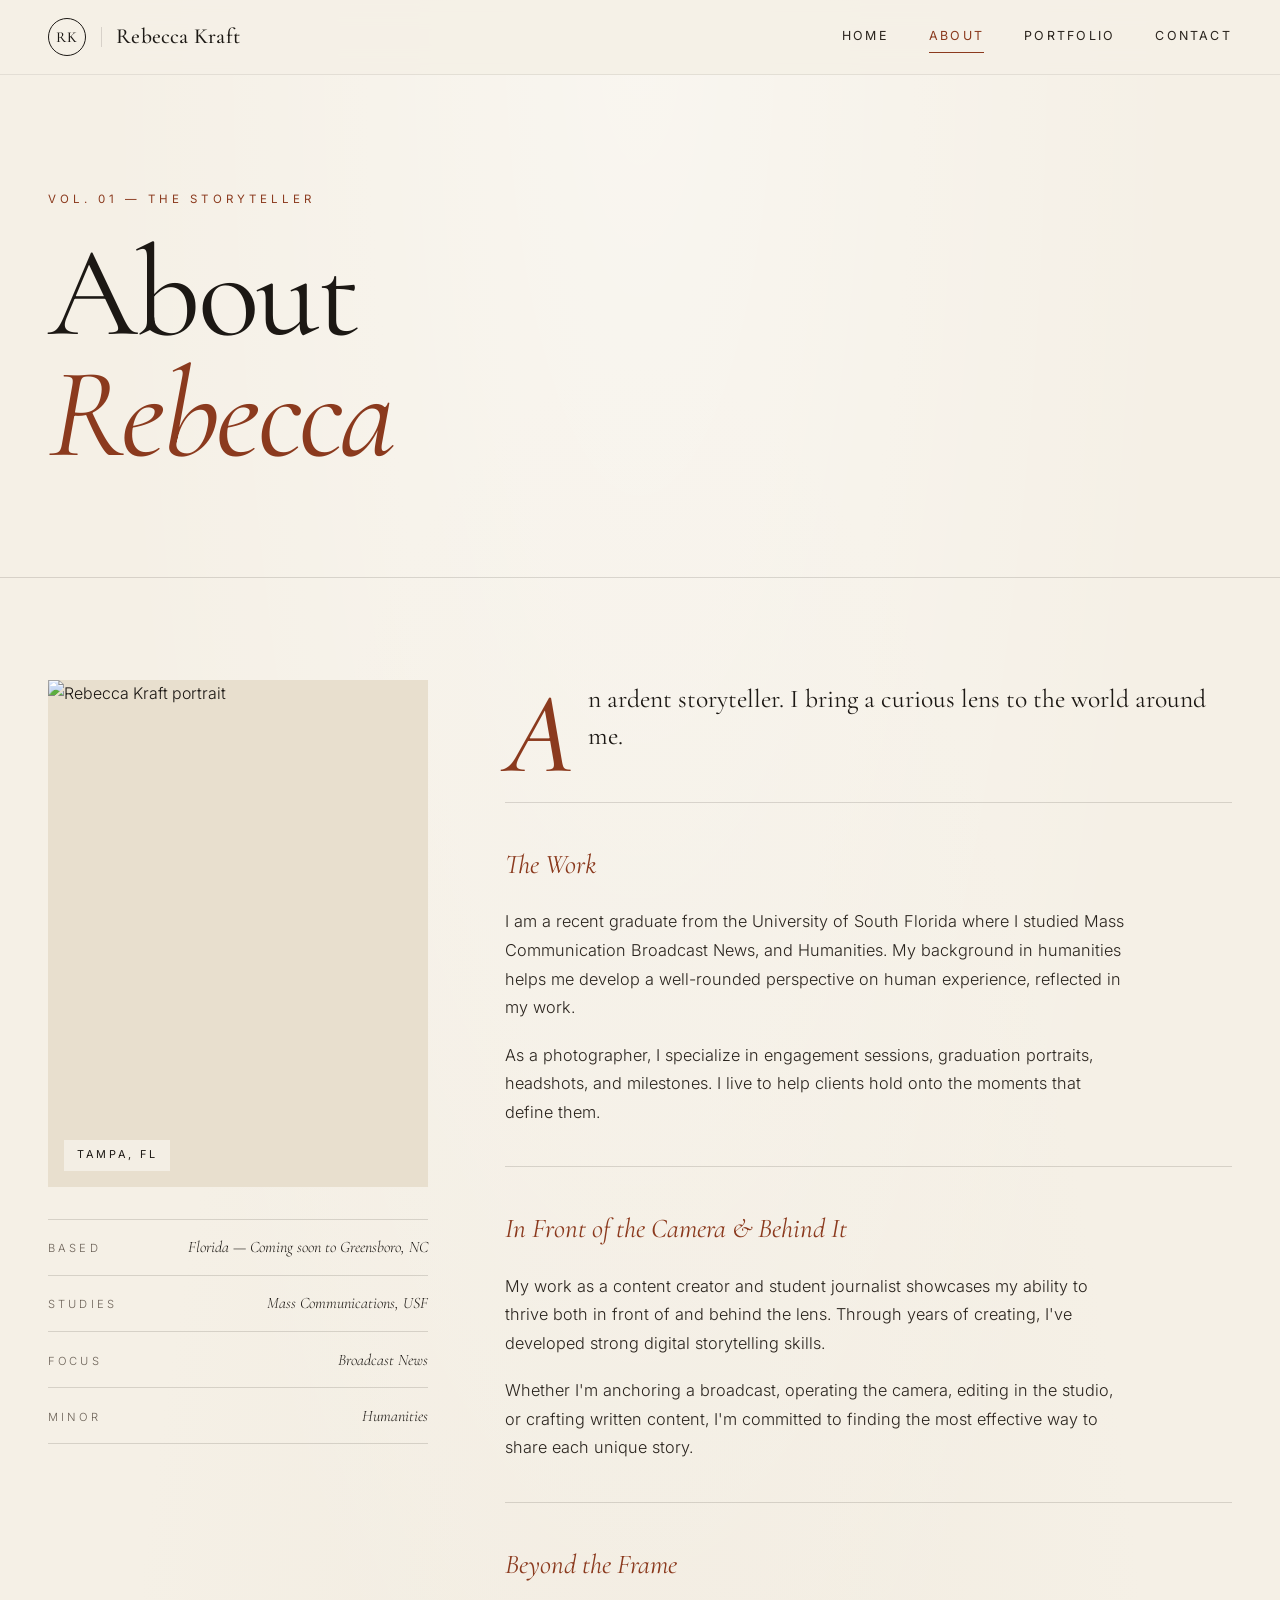
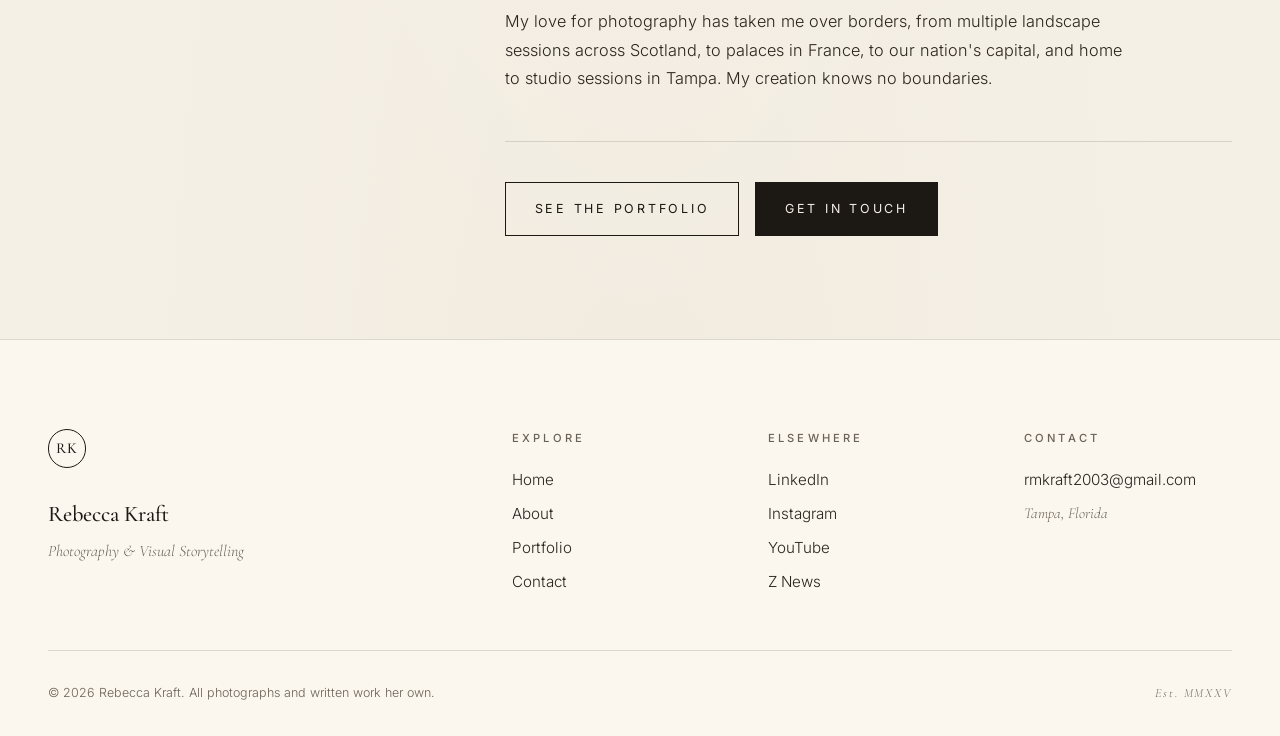
==== commit b6973677: "Update about.html" ====
--- a/about.html
+++ b/about.html
@@ -50,7 +50,7 @@
           <span class="image-caption">Tampa, FL</span>
         </div>
         <dl class="about-facts">
-          <div><dt>Based</dt><dd>Tampa, Florida</dd></div>
+          <div><dt>Based</dt><dd>Florida — Coming soon to Greensboro, NC</dd></div>
           <div><dt>Studies</dt><dd>Mass Communications, USF</dd></div>
           <div><dt>Focus</dt><dd>Broadcast News</dd></div>
           <div><dt>Minor</dt><dd>Humanities</dd></div>
@@ -59,37 +59,32 @@
 
       <div class="about-body">
         <p class="lede dropcap">
-          <span class="drop">A</span> passionate storyteller and emerging multimedia journalist,
-          I bring a curious lens to the world around me: in photographs, in
-          broadcasts, and in the quiet observations in between.
+          <span class="drop">A</span>n ardent storyteller. I bring a curious
+          lens to the world around me.
         </p>
 
         <div class="about-section">
           <h2>The Work</h2>
           <p>
-            I'm currently pursuing a degree in Mass Communications with a
-            concentration in Broadcast News at the University of South Florida,
-            complemented by a minor in Humanities to develop a well-rounded
-            perspective on human experience and cultural narrative.
+            I am a recent graduate from the University of South Florida where
+            I studied Mass Communication Broadcast News, and Humanities. My
+            background in humanities helps me develop a well-rounded
+            perspective on human experience, reflected in my work.
           </p>
           <p>
-            My versatile approach to storytelling spans multiple mediums,
-            allowing me to craft compelling narratives through video, audio,
-            and print. As a photographer, I specialize in
-            pre-wedding sessions, graduation portraits, milestone birthdays,
-            and professional headshots, helping clients hold onto the moments
-            that define them.
+            As a photographer, I specialize in engagement sessions,
+            graduation portraits, headshots, and milestones. I live to help
+            clients hold onto the moments that define them.
           </p>
         </div>
 
         <div class="about-section">
           <h2>In Front of the Camera &amp; Behind It</h2>
           <p>
-            My work as a content creator and anchor showcases my ability to
-            thrive both in front of and behind the lens. Through YouTube and
-            Instagram, I've developed strong digital storytelling skills:
-            from video production to social media strategy, my
-            broadcast experience sharpens every frame I compose.
+            My work as a content creator and student journalist showcases my
+            ability to thrive both in front of and behind the lens. Through
+            years of creating, I've developed strong digital storytelling
+            skills.
           </p>
           <p>
             Whether I'm anchoring a broadcast, operating the camera, editing
@@ -101,11 +96,10 @@
         <div class="about-section">
           <h2>Beyond the Frame</h2>
           <p>
-            My photography has taken me from the tearooms of Glasgow to the
-            shores of Loch Lomond, from Mount Vernon to studio sessions back
-            home in Tampa. Every trip, every session, every assignment is a
-            chance to see something new and to translate it with honesty
-            and warmth.
+            My love for photography has taken me over borders, from multiple
+            landscape sessions across Scotland, to palaces in France, to our
+            nation's capital, and home to studio sessions in Tampa. My
+            creation knows no boundaries.
           </p>
         </div>
 
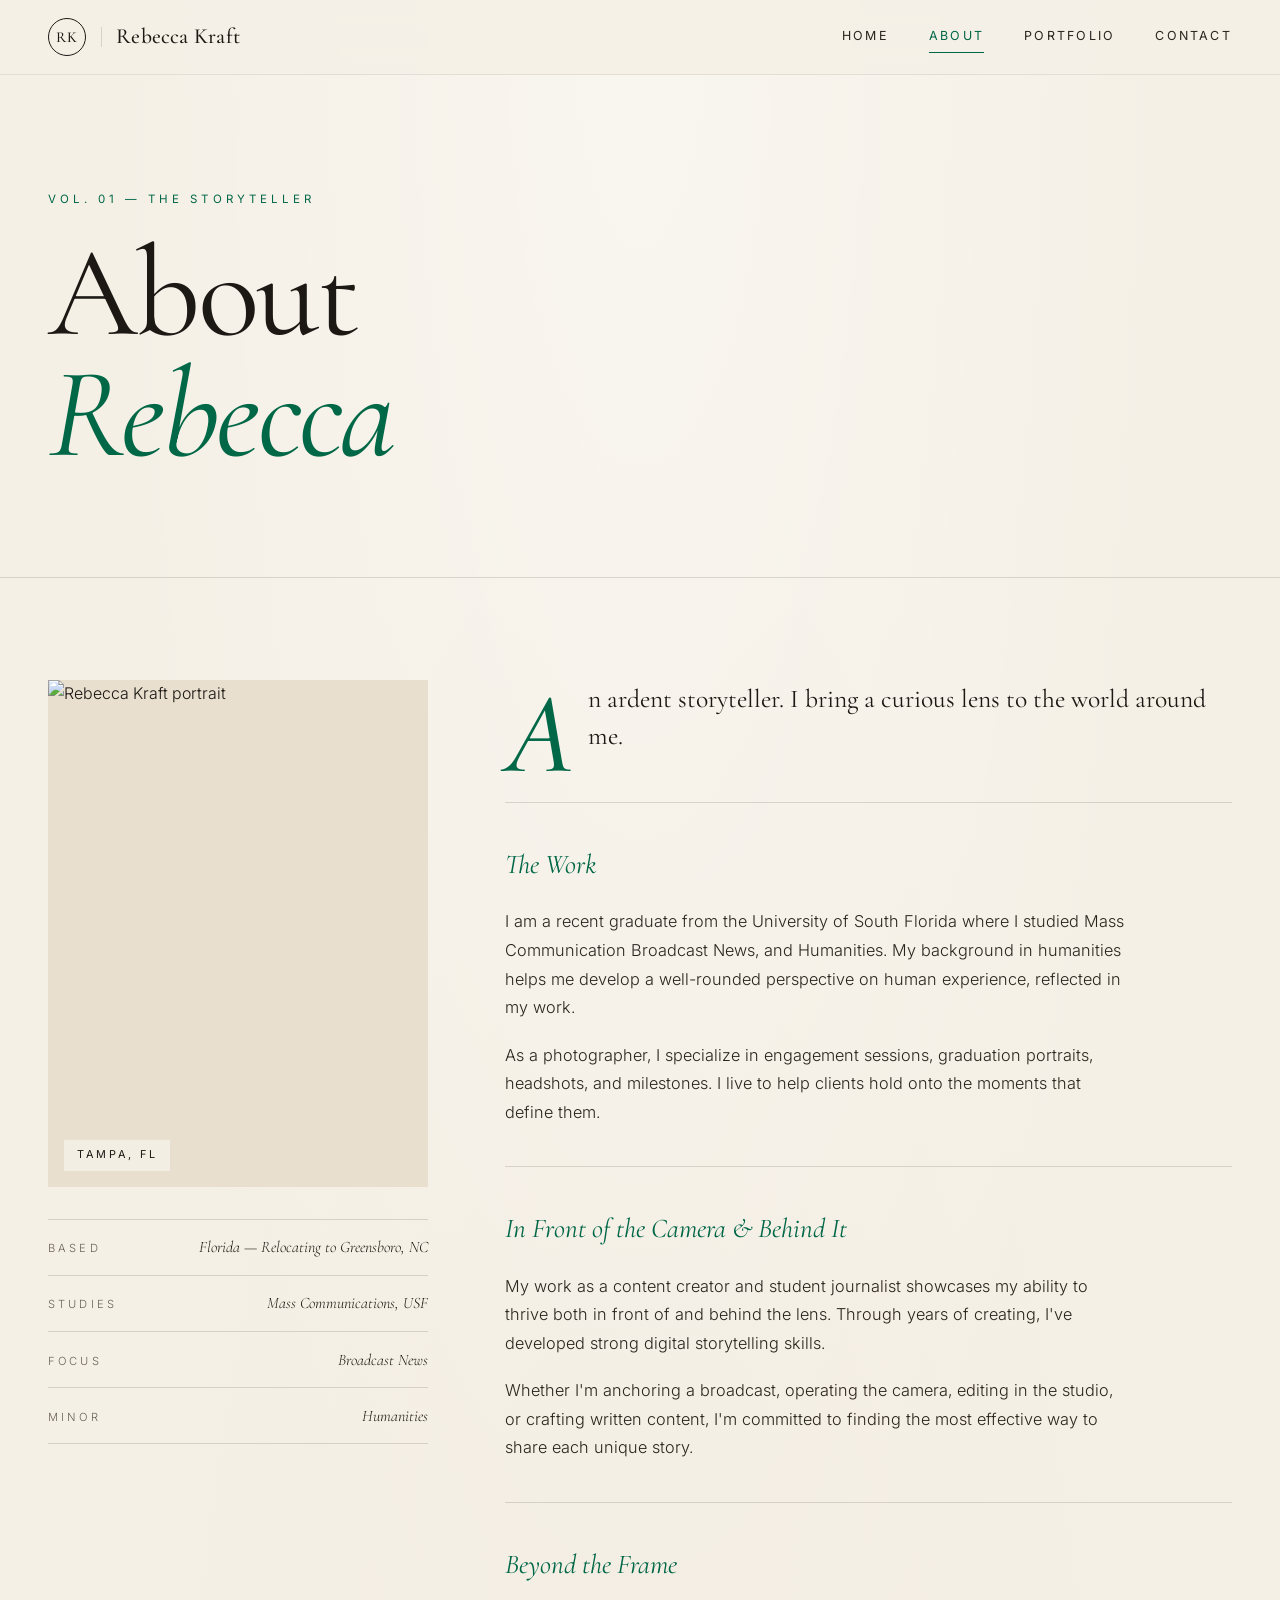
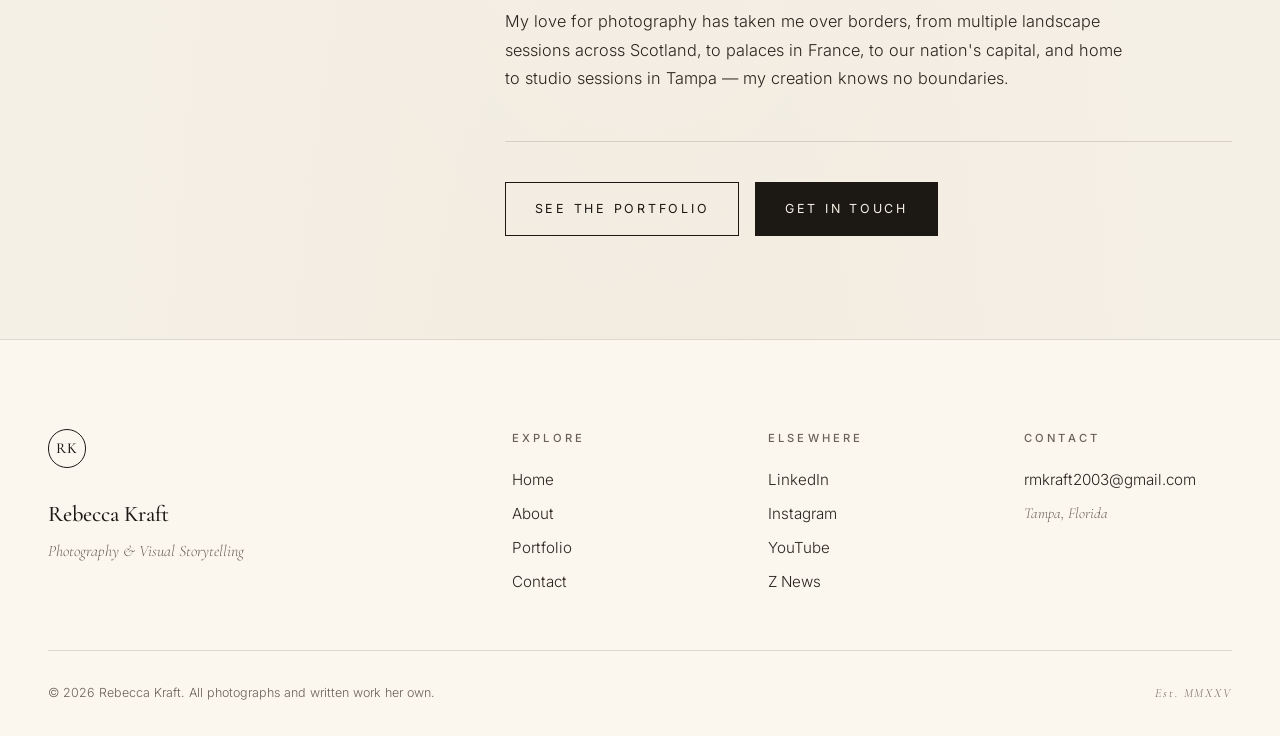
==== commit 3b61ec00: "Add files via upload" ====
--- a/about.html
+++ b/about.html
@@ -10,7 +10,7 @@
 <link href="https://fonts.googleapis.com/css2?family=Cormorant+Garamond:ital,wght@0,300;0,400;0,500;0,600;1,300;1,400&family=Inter:wght@300;400;500&display=swap" rel="stylesheet">
 <link rel="stylesheet" href="styles.css">
 </head>
-<body>
+<body class="theme-green">
 
 <header class="nav">
   <div class="nav-inner">
@@ -50,7 +50,7 @@
           <span class="image-caption">Tampa, FL</span>
         </div>
         <dl class="about-facts">
-          <div><dt>Based</dt><dd>Florida — Coming soon to Greensboro, NC</dd></div>
+          <div><dt>Based</dt><dd>Florida — Relocating to Greensboro, NC</dd></div>
           <div><dt>Studies</dt><dd>Mass Communications, USF</dd></div>
           <div><dt>Focus</dt><dd>Broadcast News</dd></div>
           <div><dt>Minor</dt><dd>Humanities</dd></div>
@@ -98,7 +98,7 @@
           <p>
             My love for photography has taken me over borders, from multiple
             landscape sessions across Scotland, to palaces in France, to our
-            nation's capital, and home to studio sessions in Tampa. My
+            nation's capital, and home to studio sessions in Tampa — my
             creation knows no boundaries.
           </p>
         </div>
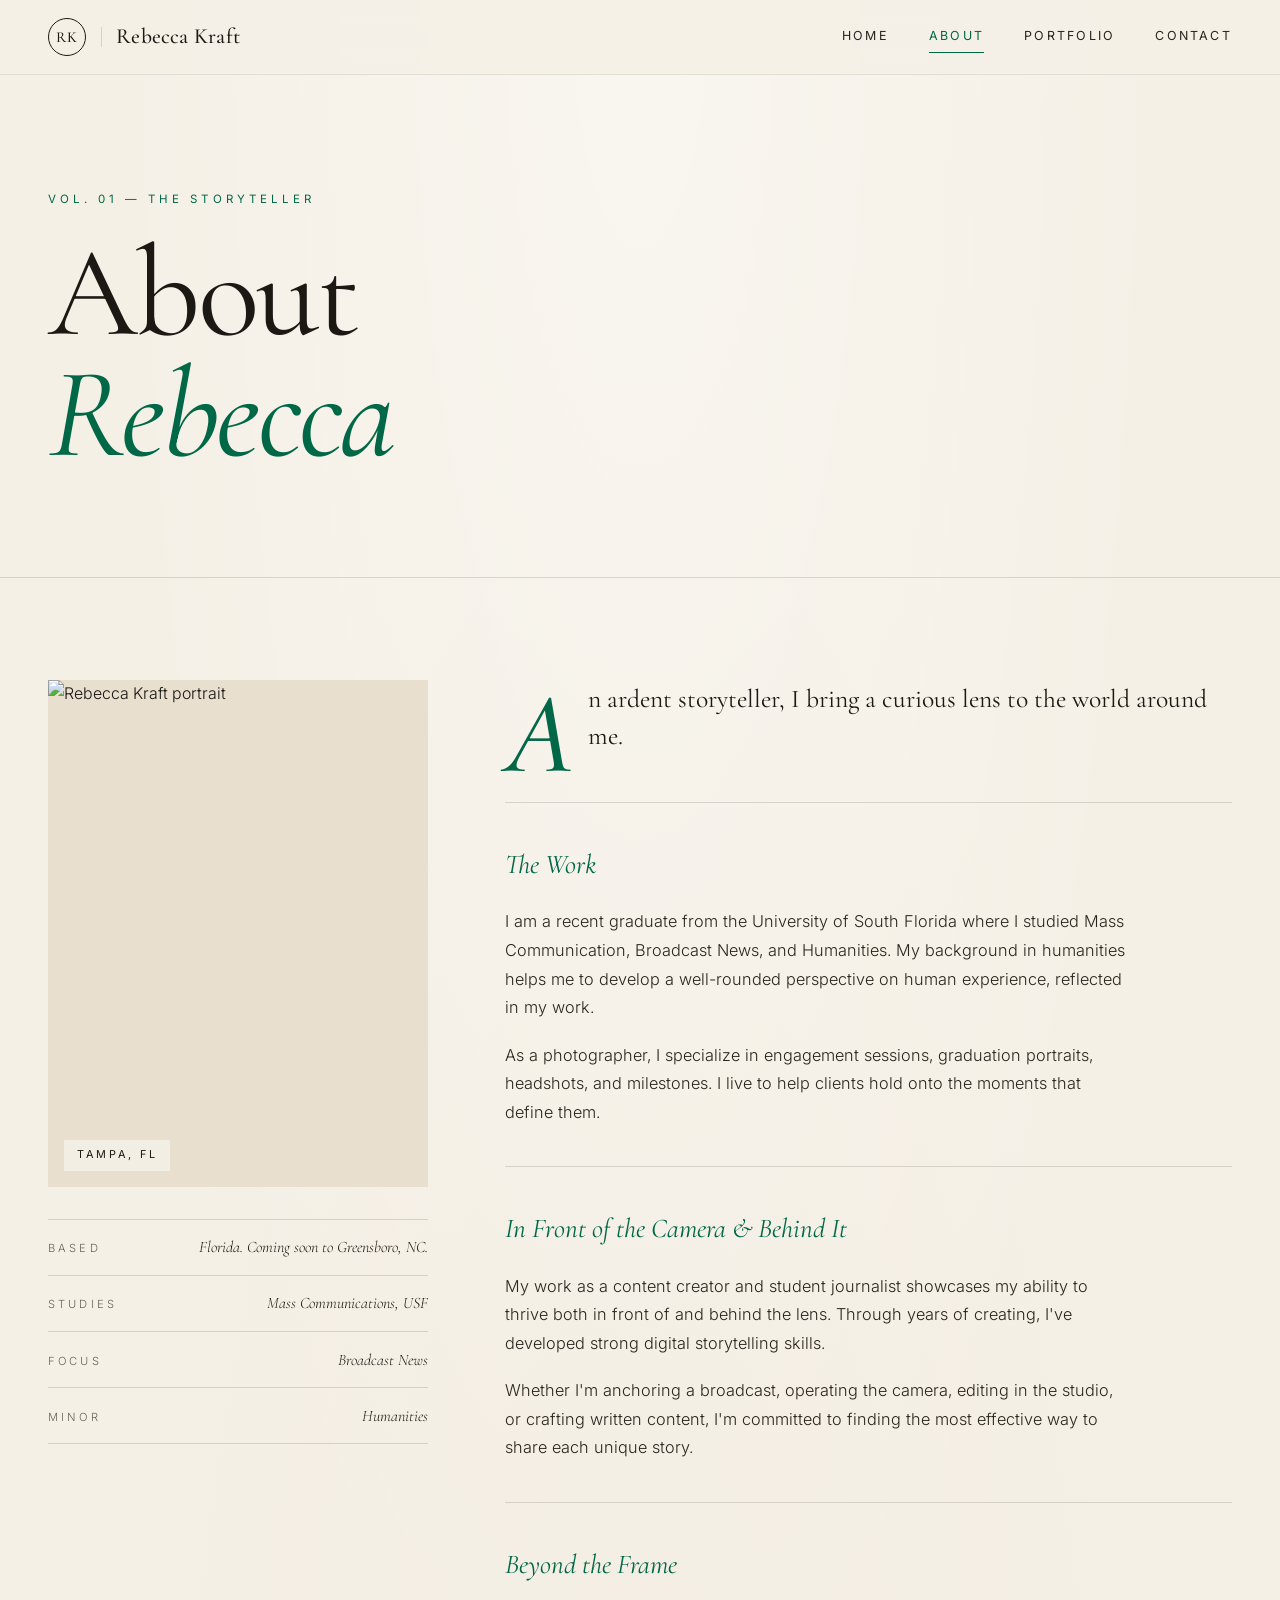
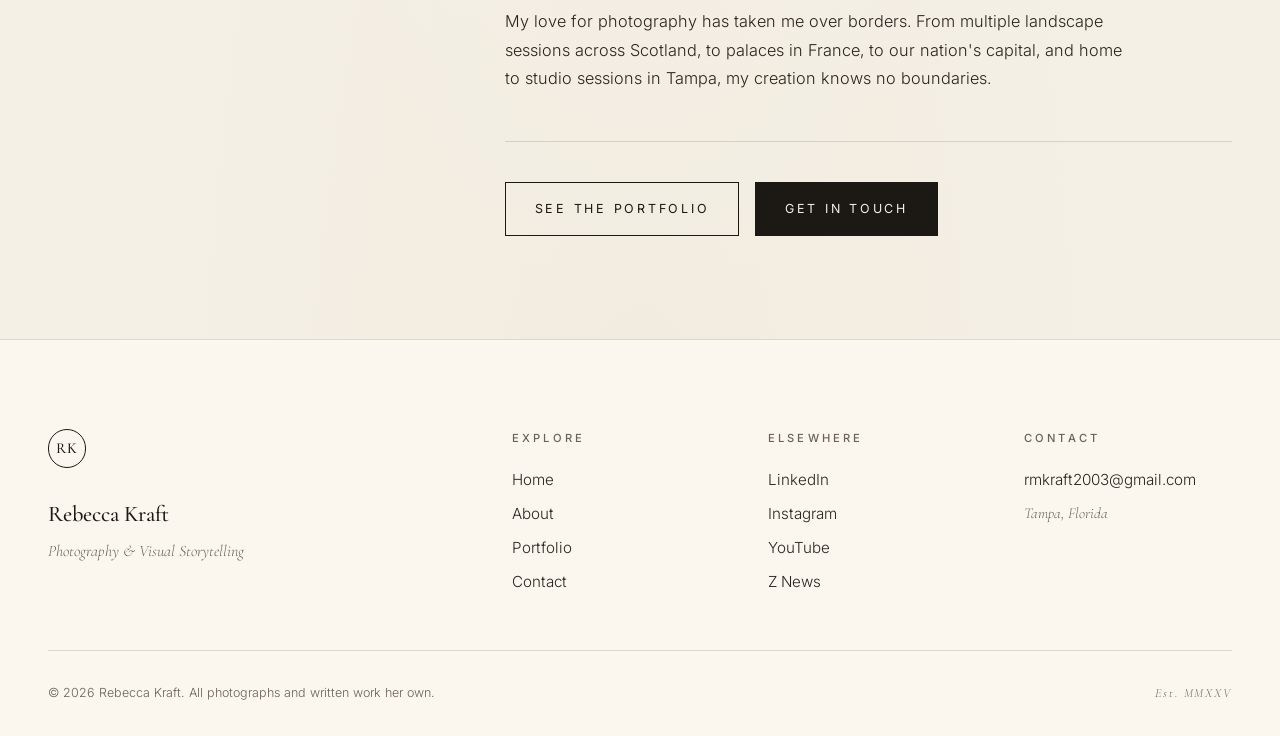
==== commit aef476fd: "Update about.html" ====
--- a/about.html
+++ b/about.html
@@ -50,7 +50,7 @@
           <span class="image-caption">Tampa, FL</span>
         </div>
         <dl class="about-facts">
-          <div><dt>Based</dt><dd>Florida — Relocating to Greensboro, NC</dd></div>
+          <div><dt>Based</dt><dd>Florida. Coming soon to Greensboro, NC.</dd></div>
           <div><dt>Studies</dt><dd>Mass Communications, USF</dd></div>
           <div><dt>Focus</dt><dd>Broadcast News</dd></div>
           <div><dt>Minor</dt><dd>Humanities</dd></div>
@@ -59,7 +59,7 @@
 
       <div class="about-body">
         <p class="lede dropcap">
-          <span class="drop">A</span>n ardent storyteller. I bring a curious
+          <span class="drop">A</span>n ardent storyteller, I bring a curious
           lens to the world around me.
         </p>
 
@@ -67,8 +67,8 @@
           <h2>The Work</h2>
           <p>
             I am a recent graduate from the University of South Florida where
-            I studied Mass Communication Broadcast News, and Humanities. My
-            background in humanities helps me develop a well-rounded
+            I studied Mass Communication, Broadcast News, and Humanities. My
+            background in humanities helps me to develop a well-rounded
             perspective on human experience, reflected in my work.
           </p>
           <p>
@@ -96,9 +96,9 @@
         <div class="about-section">
           <h2>Beyond the Frame</h2>
           <p>
-            My love for photography has taken me over borders, from multiple
+            My love for photography has taken me over borders. From multiple
             landscape sessions across Scotland, to palaces in France, to our
-            nation's capital, and home to studio sessions in Tampa — my
+            nation's capital, and home to studio sessions in Tampa, my
             creation knows no boundaries.
           </p>
         </div>
